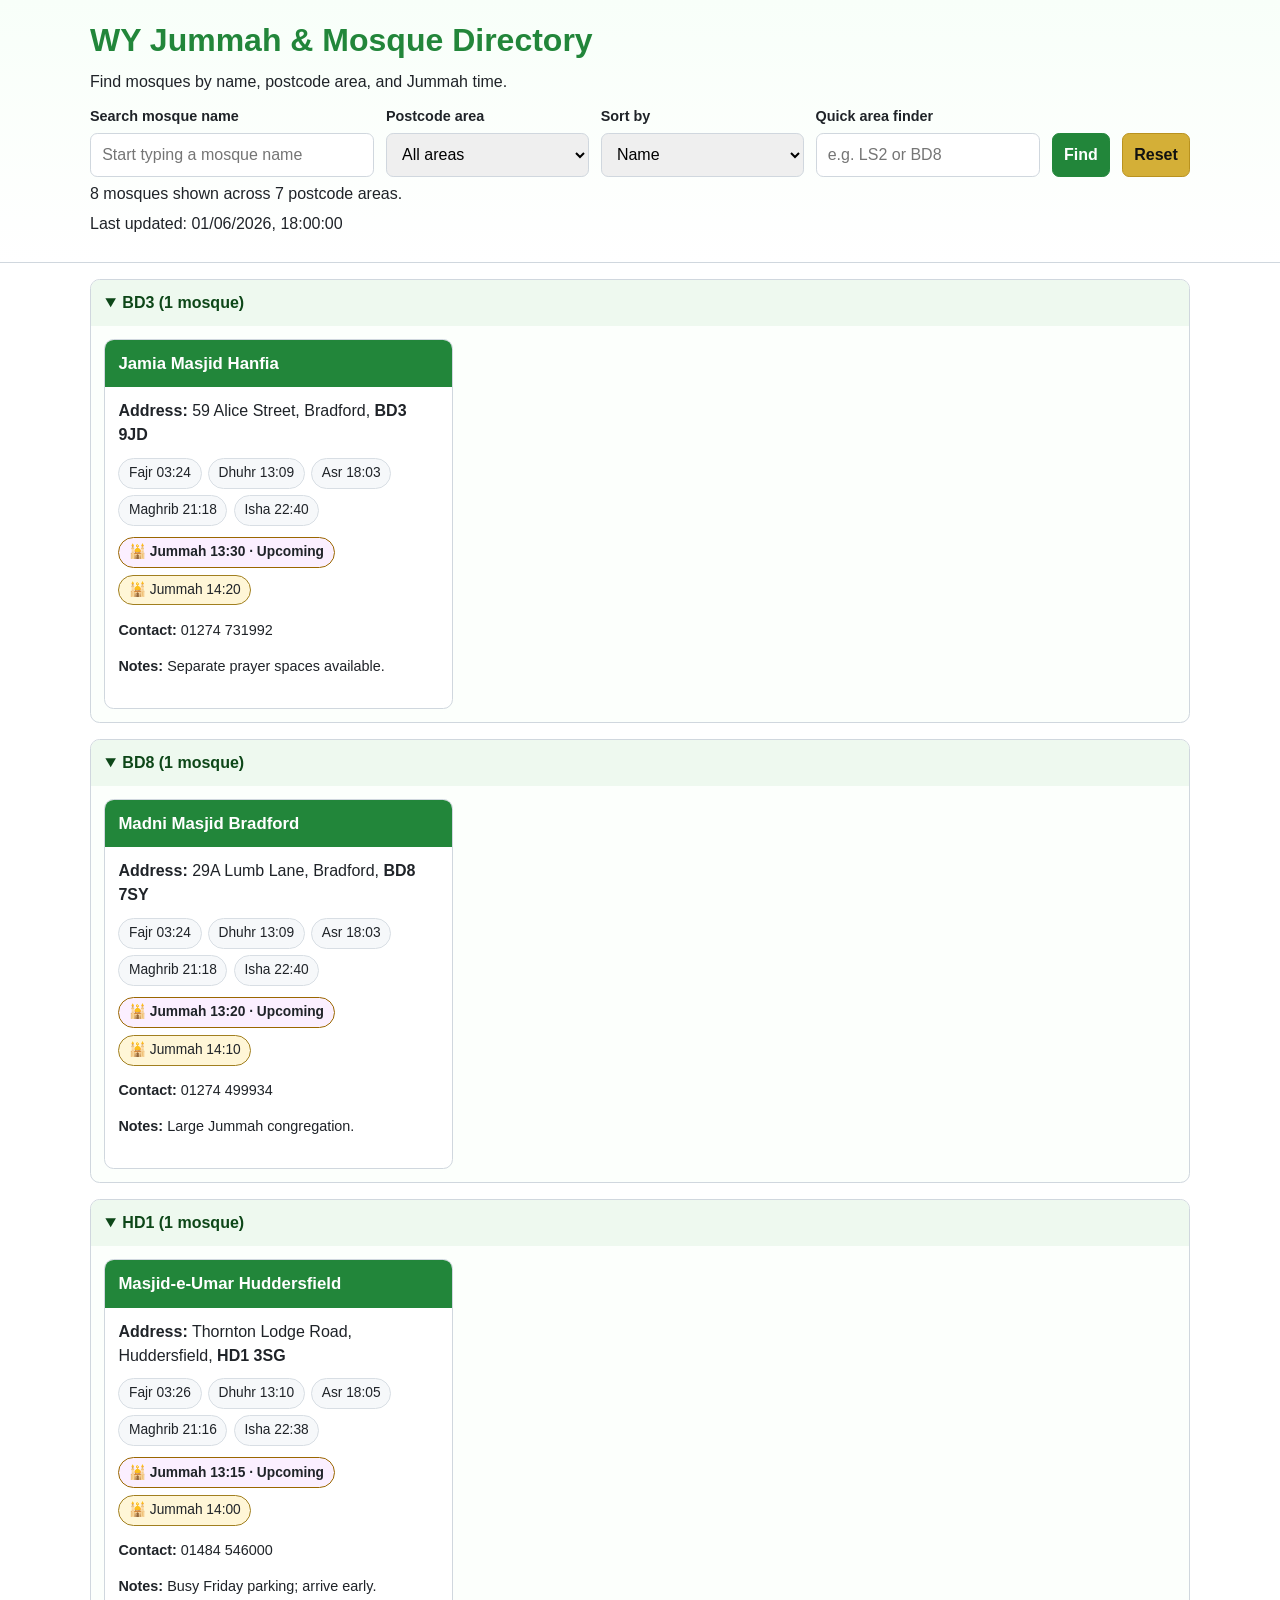
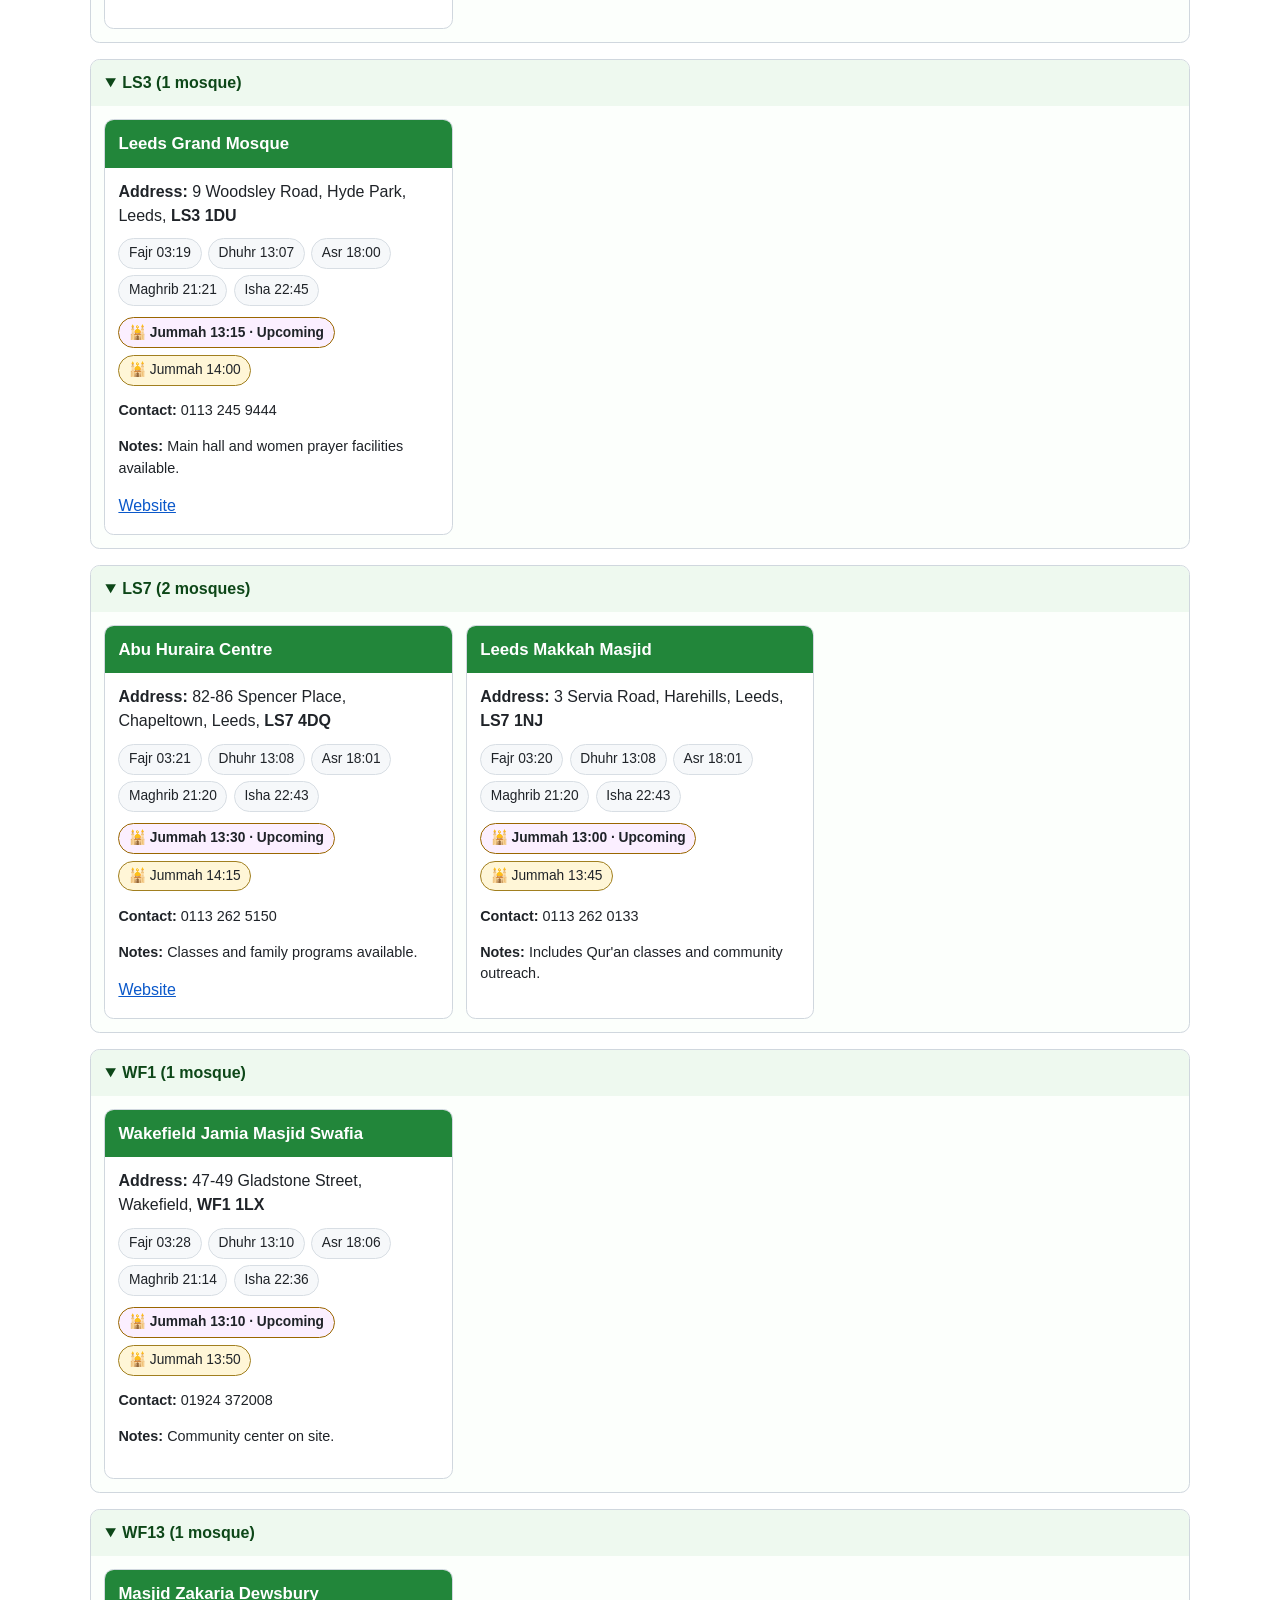
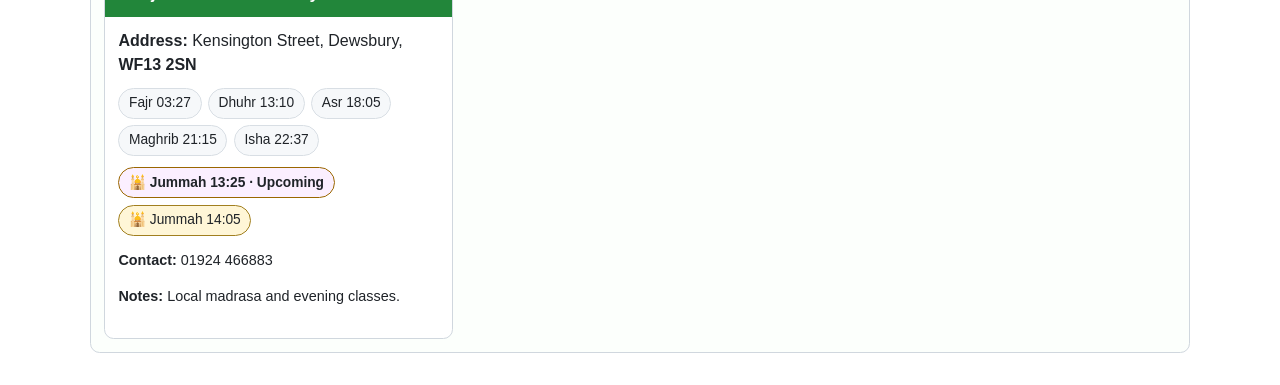
==== index.html @ e32e09e9 "Build responsive mosque directory frontend" ====
<!DOCTYPE html>
<html lang="en">
<head>
  <meta charset="UTF-8" />
  <meta name="viewport" content="width=device-width, initial-scale=1.0" />
  <title>WY Jummah & Mosque Directory</title>
  <link rel="stylesheet" href="styles.css" />
</head>
<body>
  <header class="site-header">
    <div class="wrap">
      <h1>WY Jummah & Mosque Directory</h1>
      <p class="subtitle">Find mosques by name, postcode area, and Jummah time.</p>
      <div class="toolbar" role="search" aria-label="Mosque search and filters">
        <label>
          <span>Search mosque name</span>
          <input id="searchInput" type="search" placeholder="Start typing a mosque name" autocomplete="off" />
        </label>
        <label>
          <span>Postcode area</span>
          <select id="postcodeFilter">
            <option value="">All areas</option>
          </select>
        </label>
        <label>
          <span>Sort by</span>
          <select id="sortFilter">
            <option value="name">Name</option>
            <option value="time">Jummah time</option>
            <option value="postcode">Postcode</option>
          </select>
        </label>
        <label>
          <span>Quick area finder</span>
          <input id="quickFinder" type="text" placeholder="e.g. LS2 or BD8" maxlength="6" />
        </label>
        <button id="findBtn" type="button">Find</button>
        <button id="resetBtn" class="secondary" type="button">Reset</button>
      </div>
      <p id="resultMeta" class="meta" aria-live="polite"></p>
      <p id="lastUpdated" class="meta"></p>
    </div>
  </header>

  <main class="wrap" id="directory" aria-label="Mosque listing"></main>

  <script src="app.js" defer></script>
</body>
</html>
---- styles.css ----
:root {
  --primary: #22863a;
  --secondary: #fffacd;
  --bg: #ffffff;
  --text: #1f2328;
  --accent: #d4af37;
  --border: #d0d7de;
}

* { box-sizing: border-box; }

body {
  margin: 0;
  font-family: Arial, Helvetica, sans-serif;
  background: var(--bg);
  color: var(--text);
  line-height: 1.5;
}

.wrap {
  width: min(1100px, 94vw);
  margin: 0 auto;
}

.site-header {
  background: linear-gradient(180deg, #f8fff9 0%, #ffffff 100%);
  border-bottom: 1px solid var(--border);
  padding: 1rem 0 1.25rem;
}

h1 { margin: 0; color: var(--primary); font-size: clamp(1.4rem, 2.8vw, 2rem); }
.subtitle, .meta { margin: .35rem 0; }

.toolbar {
  display: grid;
  grid-template-columns: 1fr;
  gap: .75rem;
  margin-top: .8rem;
}

label { display: grid; gap: .3rem; font-weight: 700; }
label span { font-size: .9rem; }

input, select, button {
  min-height: 44px;
  border: 1px solid var(--border);
  border-radius: .45rem;
  padding: .6rem .7rem;
  font-size: 1rem;
}

button {
  background: var(--primary);
  color: #fff;
  border-color: var(--primary);
  cursor: pointer;
  font-weight: 700;
}

button.secondary {
  background: var(--accent);
  color: #111;
  border-color: #b9921f;
}

button:focus-visible,
input:focus-visible,
select:focus-visible,
summary:focus-visible {
  outline: 3px solid #0a7a2b;
  outline-offset: 1px;
}

#directory {
  padding: 1rem 0 2rem;
  display: grid;
  gap: 1rem;
}

.postcode-group {
  border: 1px solid var(--border);
  border-radius: .6rem;
  overflow: clip;
  background: #fcfffc;
}

.postcode-group summary {
  cursor: pointer;
  background: #eef9ef;
  color: #0d4718;
  padding: .7rem .9rem;
  font-weight: 700;
}

.mosque-grid {
  display: grid;
  grid-template-columns: 1fr;
  gap: .8rem;
  padding: .8rem;
}

.mosque-card {
  border: 1px solid var(--border);
  border-radius: .6rem;
  background: #fff;
  overflow: hidden;
  transition: transform .12s ease, background-color .12s ease;
}

.mosque-card:hover,
.mosque-card:focus-within {
  background: var(--secondary);
  transform: translateY(-1px);
}

.mosque-head {
  background: var(--primary);
  color: #fff;
  padding: .7rem .85rem;
}

.mosque-head h3 {
  margin: 0;
  font-size: 1.05rem;
}

.mosque-body {
  padding: .75rem .85rem 1rem;
}

.address { margin: 0 0 .65rem; }

.prayer-list,
.jummah-list {
  display: flex;
  flex-wrap: wrap;
  gap: .4rem;
  margin: .45rem 0 .7rem;
}

.badge {
  display: inline-flex;
  align-items: center;
  gap: .25rem;
  border-radius: 999px;
  border: 1px solid #d8dee4;
  padding: .26rem .6rem;
  font-size: .86rem;
  background: #f6f8fa;
}

.badge-friday {
  border-color: #a17f1f;
  background: #fff6d7;
}

.badge-upcoming {
  border-color: #9a6700;
  background: #fbefff;
  font-weight: 700;
}

.small { font-size: .9rem; }

.links {
  display: flex;
  flex-wrap: wrap;
  gap: .65rem;
}

a { color: #0a58ca; }

@media (min-width: 700px) {
  .toolbar {
    grid-template-columns: repeat(3, minmax(0, 1fr));
    align-items: end;
  }

  #findBtn, #resetBtn { align-self: end; }

  .mosque-grid {
    grid-template-columns: repeat(2, minmax(0, 1fr));
  }
}

@media (min-width: 980px) {
  .toolbar {
    grid-template-columns: 1.4fr 1fr 1fr 1fr auto auto;
  }

  .mosque-grid {
    grid-template-columns: repeat(3, minmax(0, 1fr));
  }
}

@media print {
  .toolbar, #lastUpdated { display: none; }
  .mosque-card, .postcode-group { break-inside: avoid; }
}
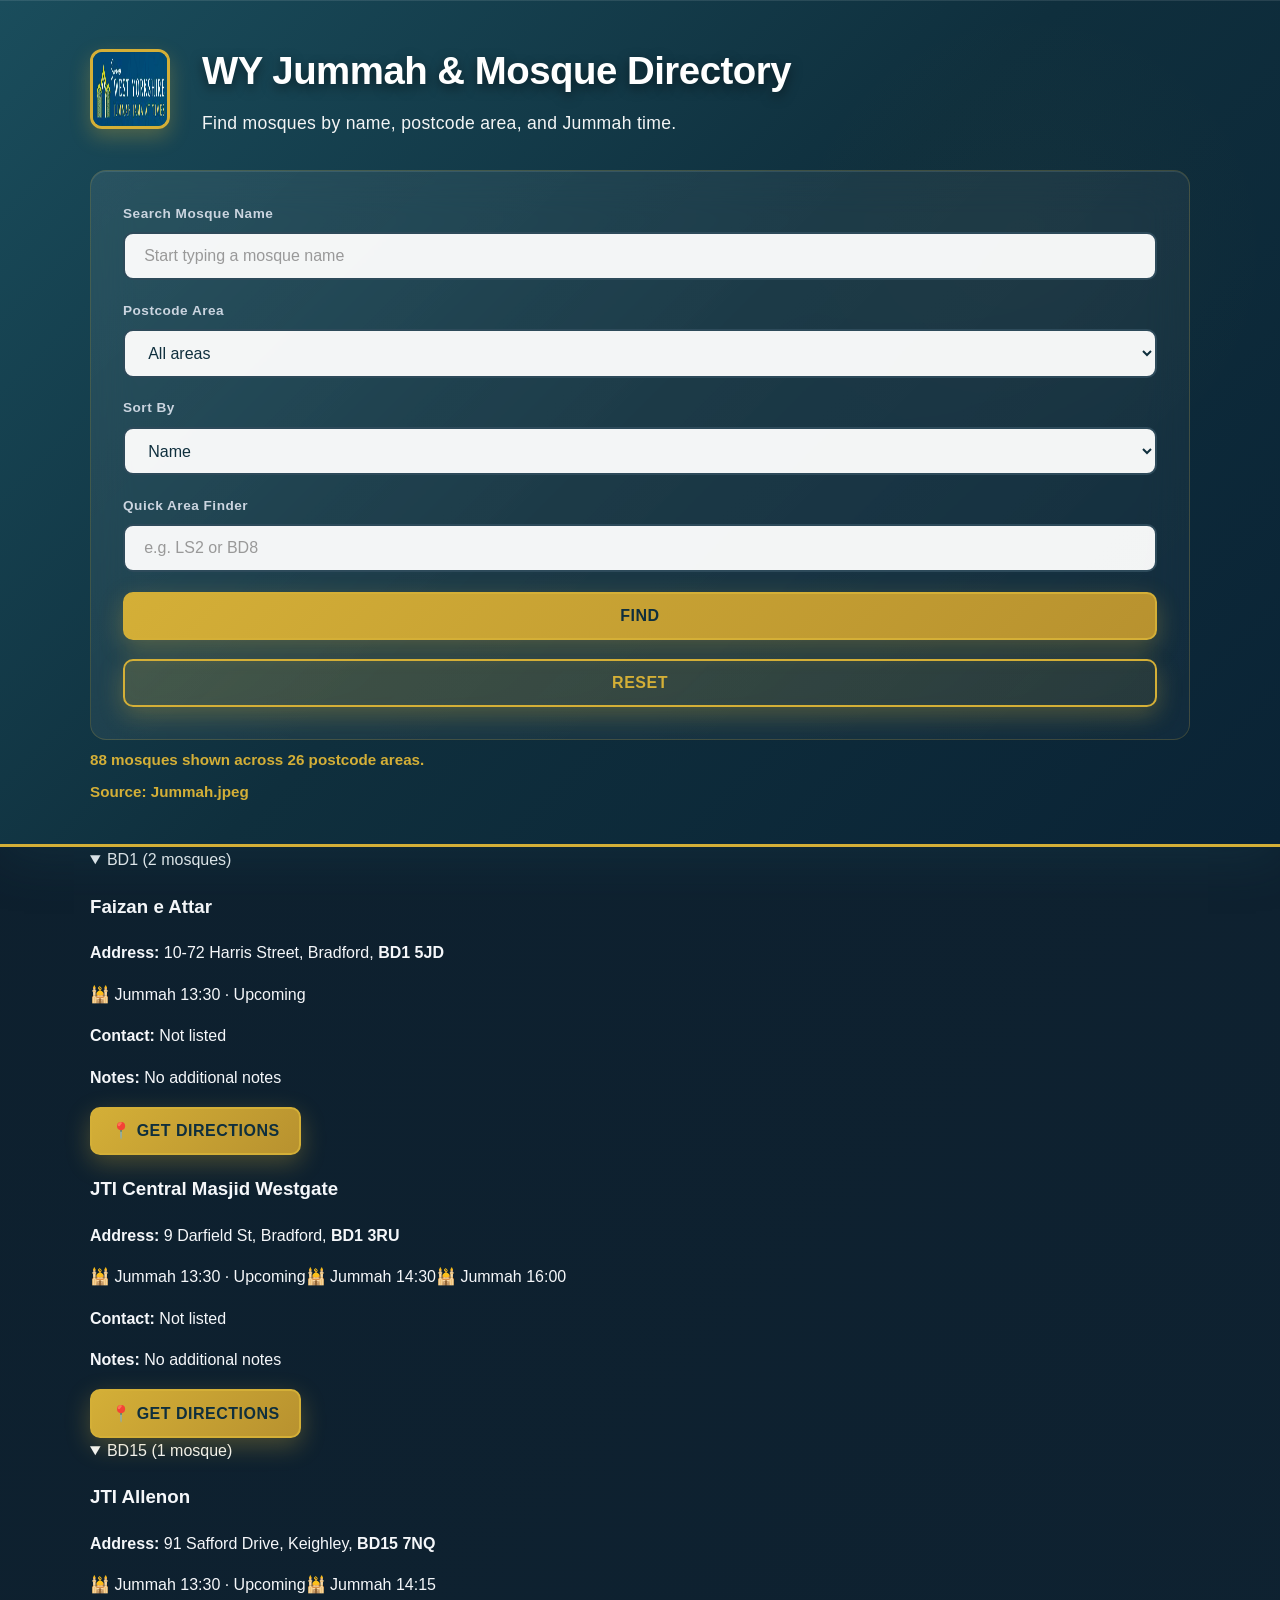
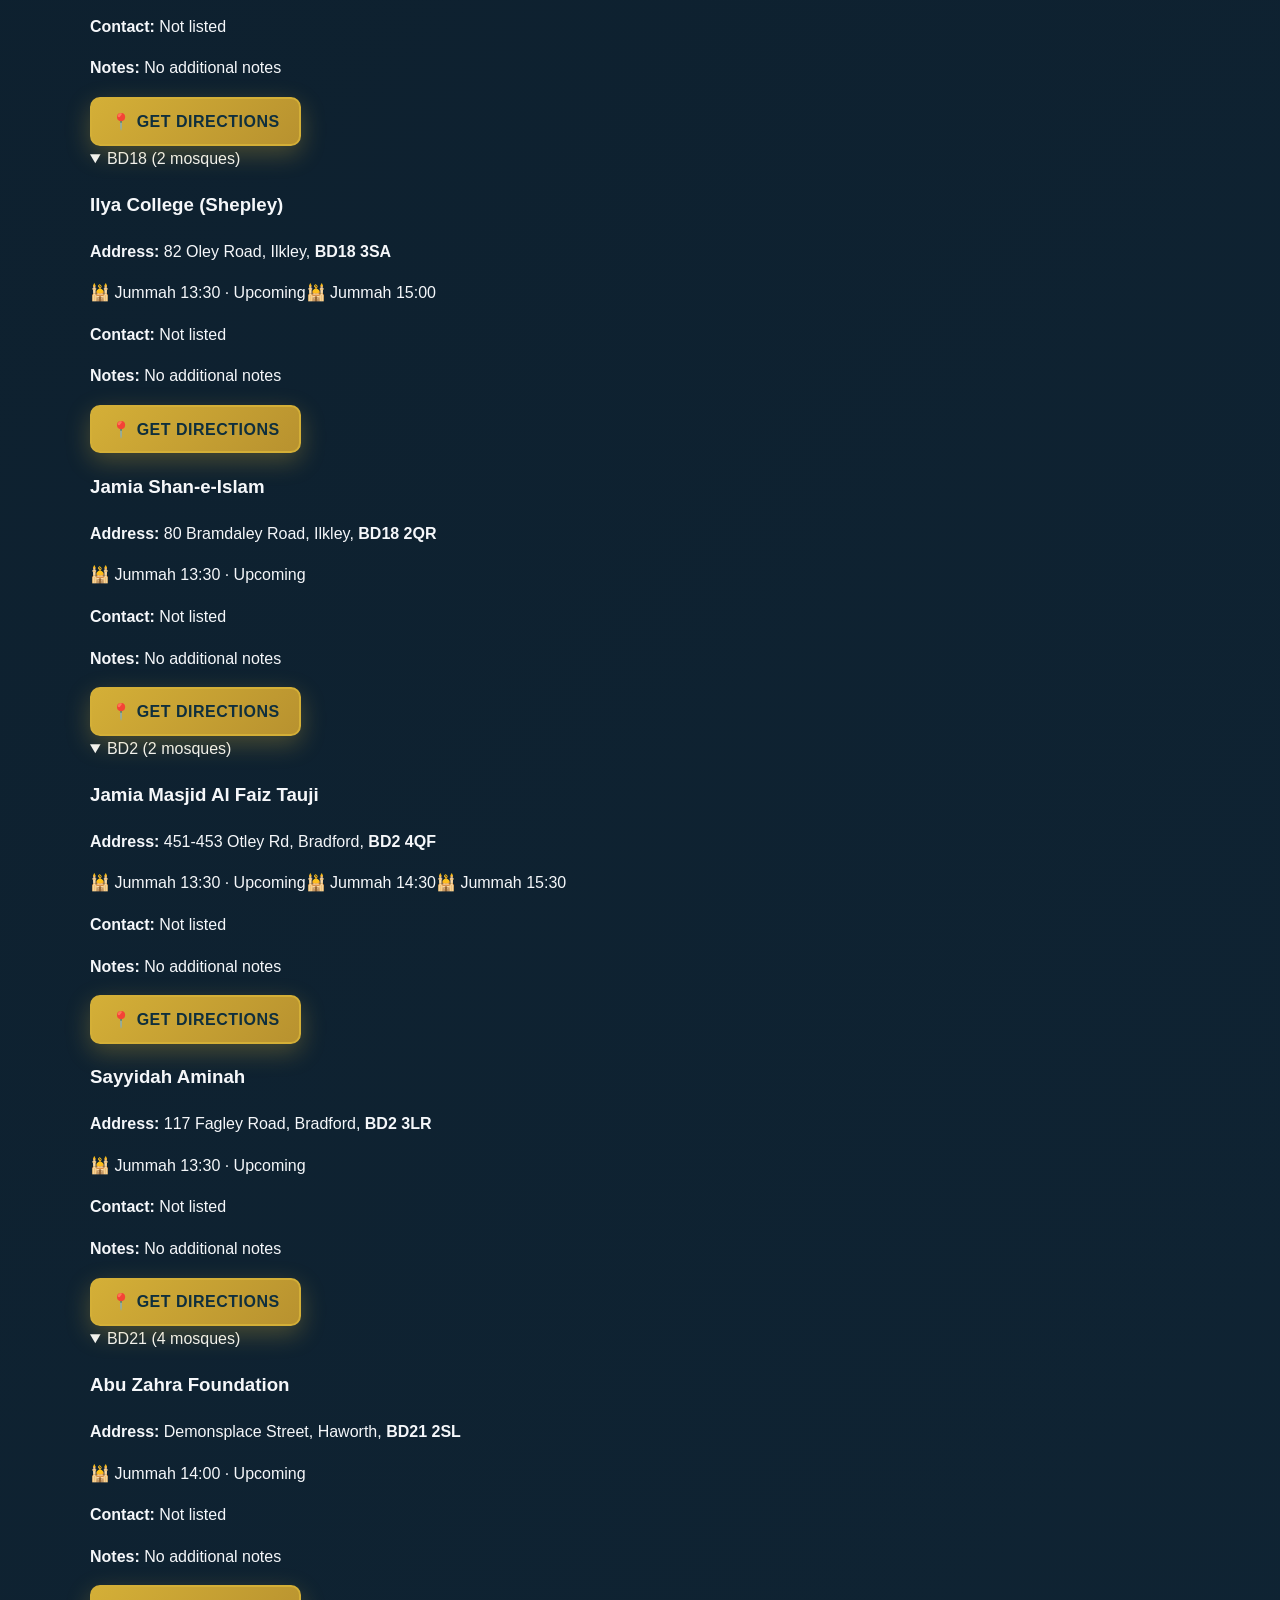
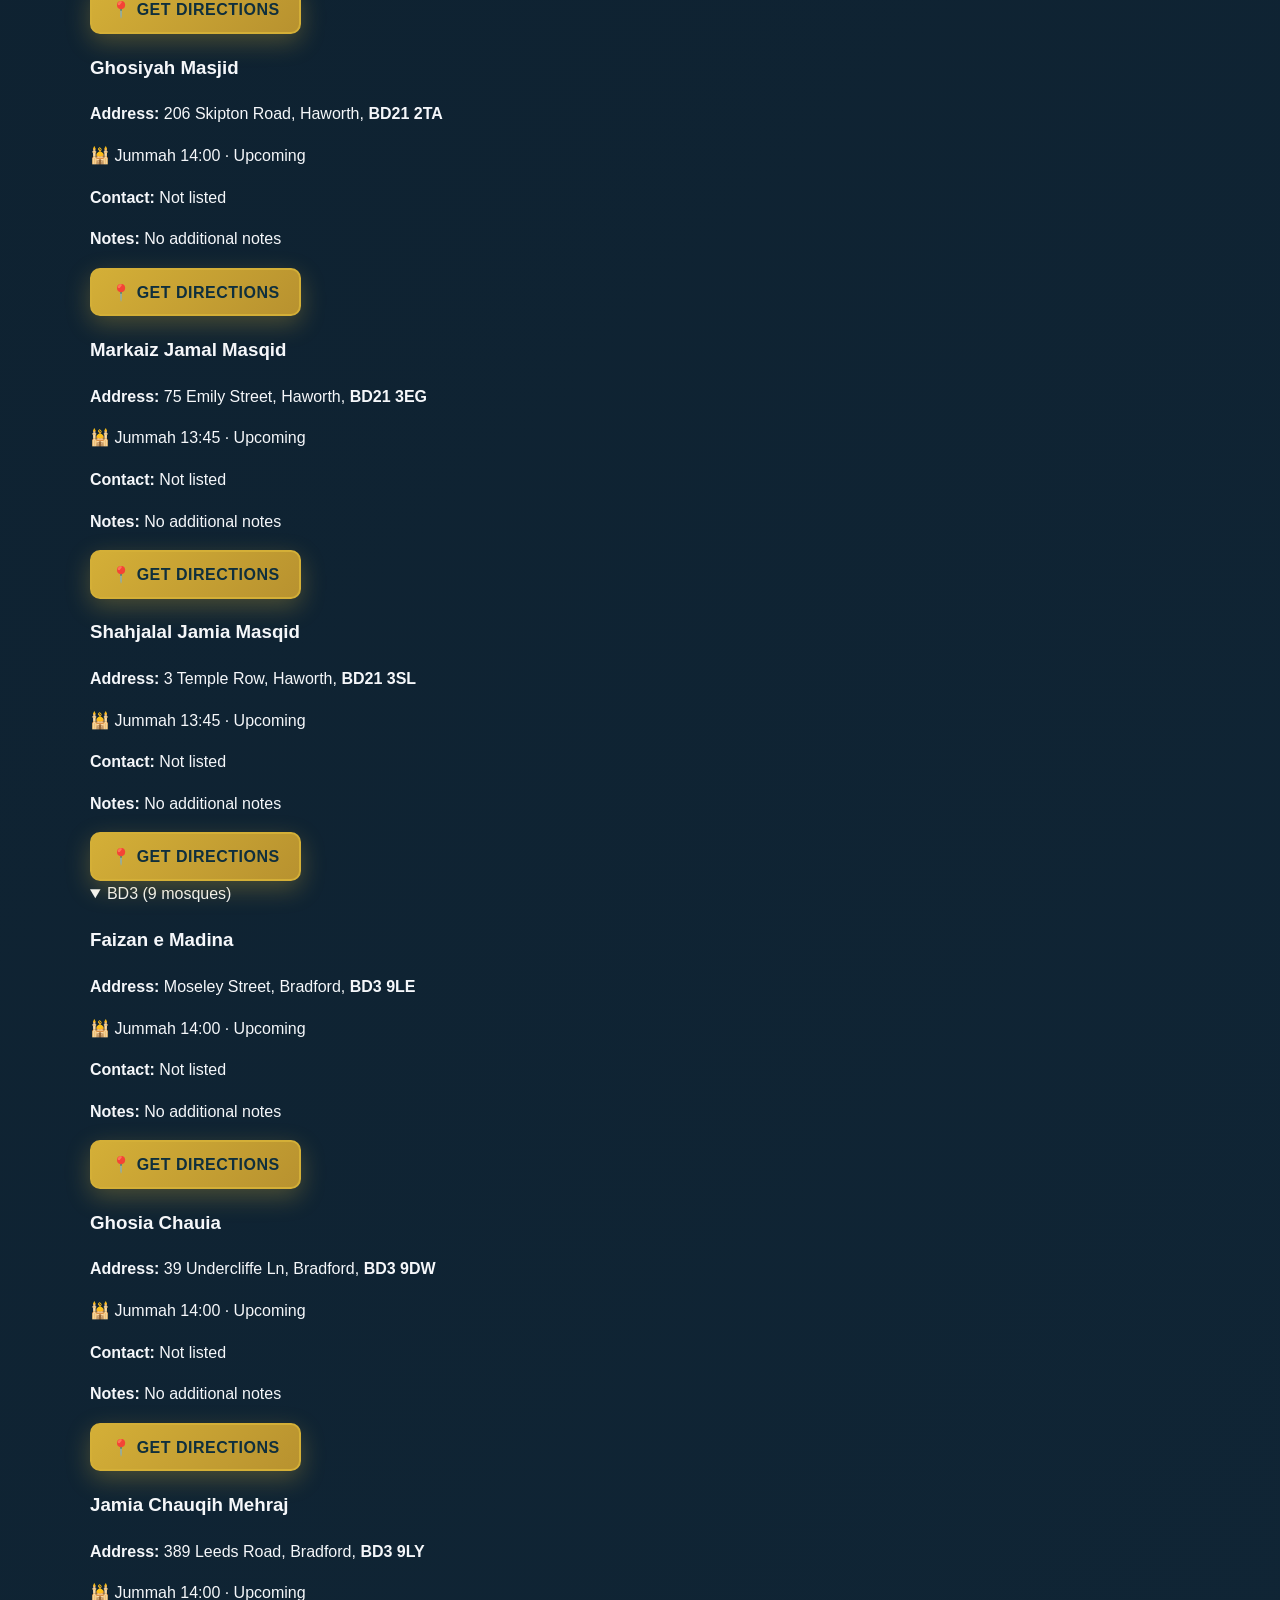
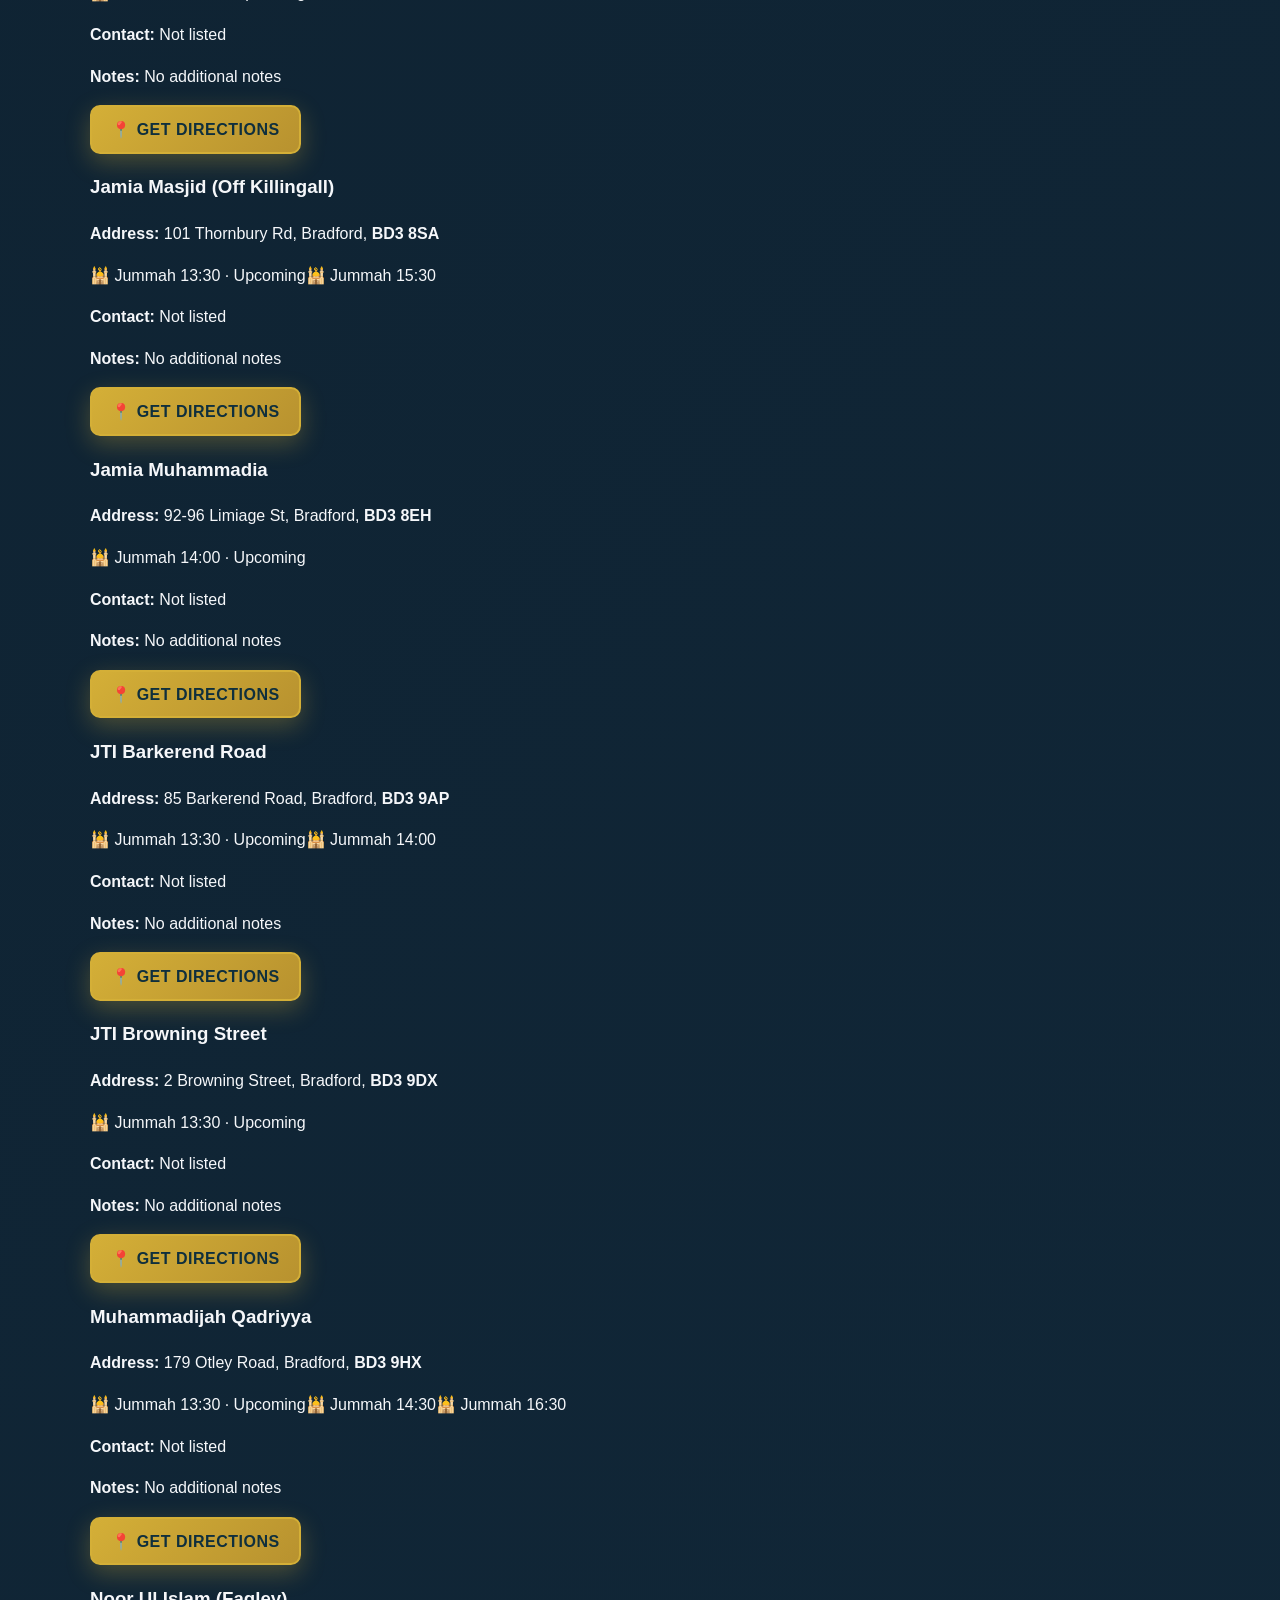
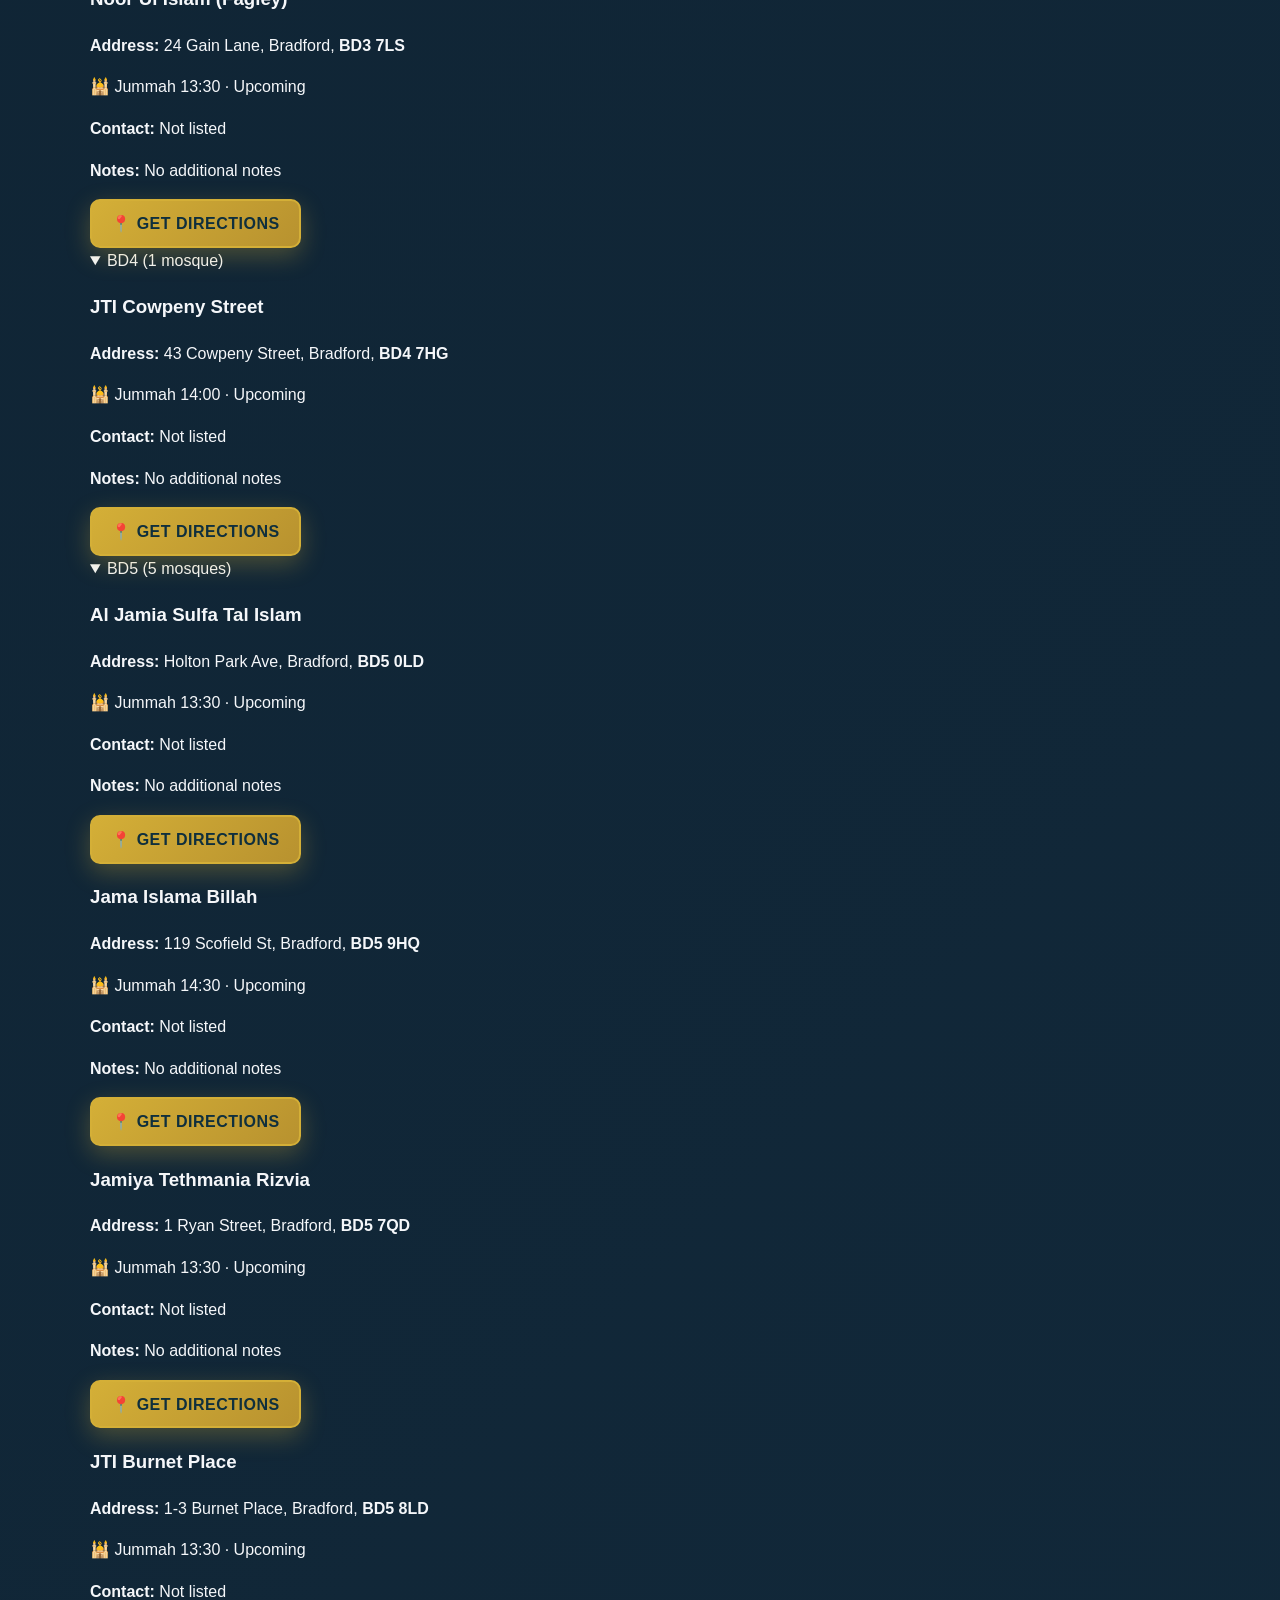
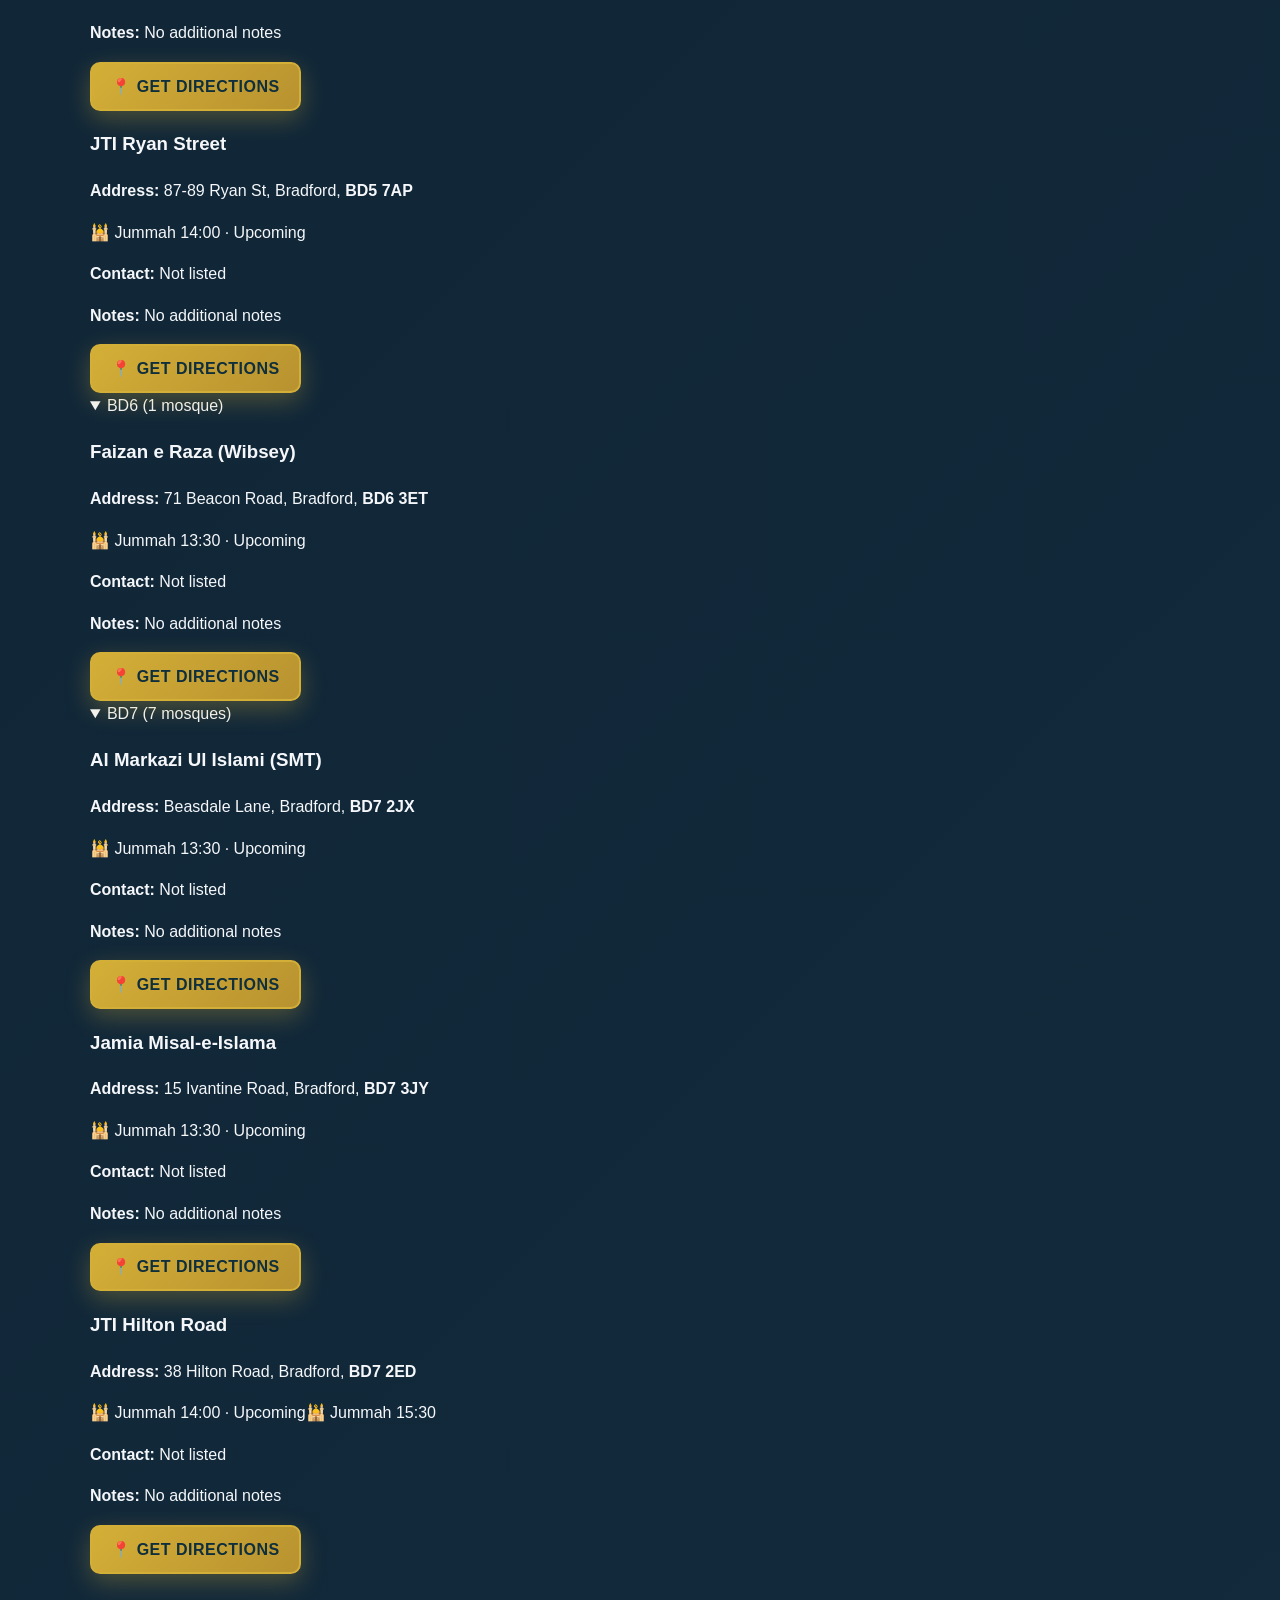
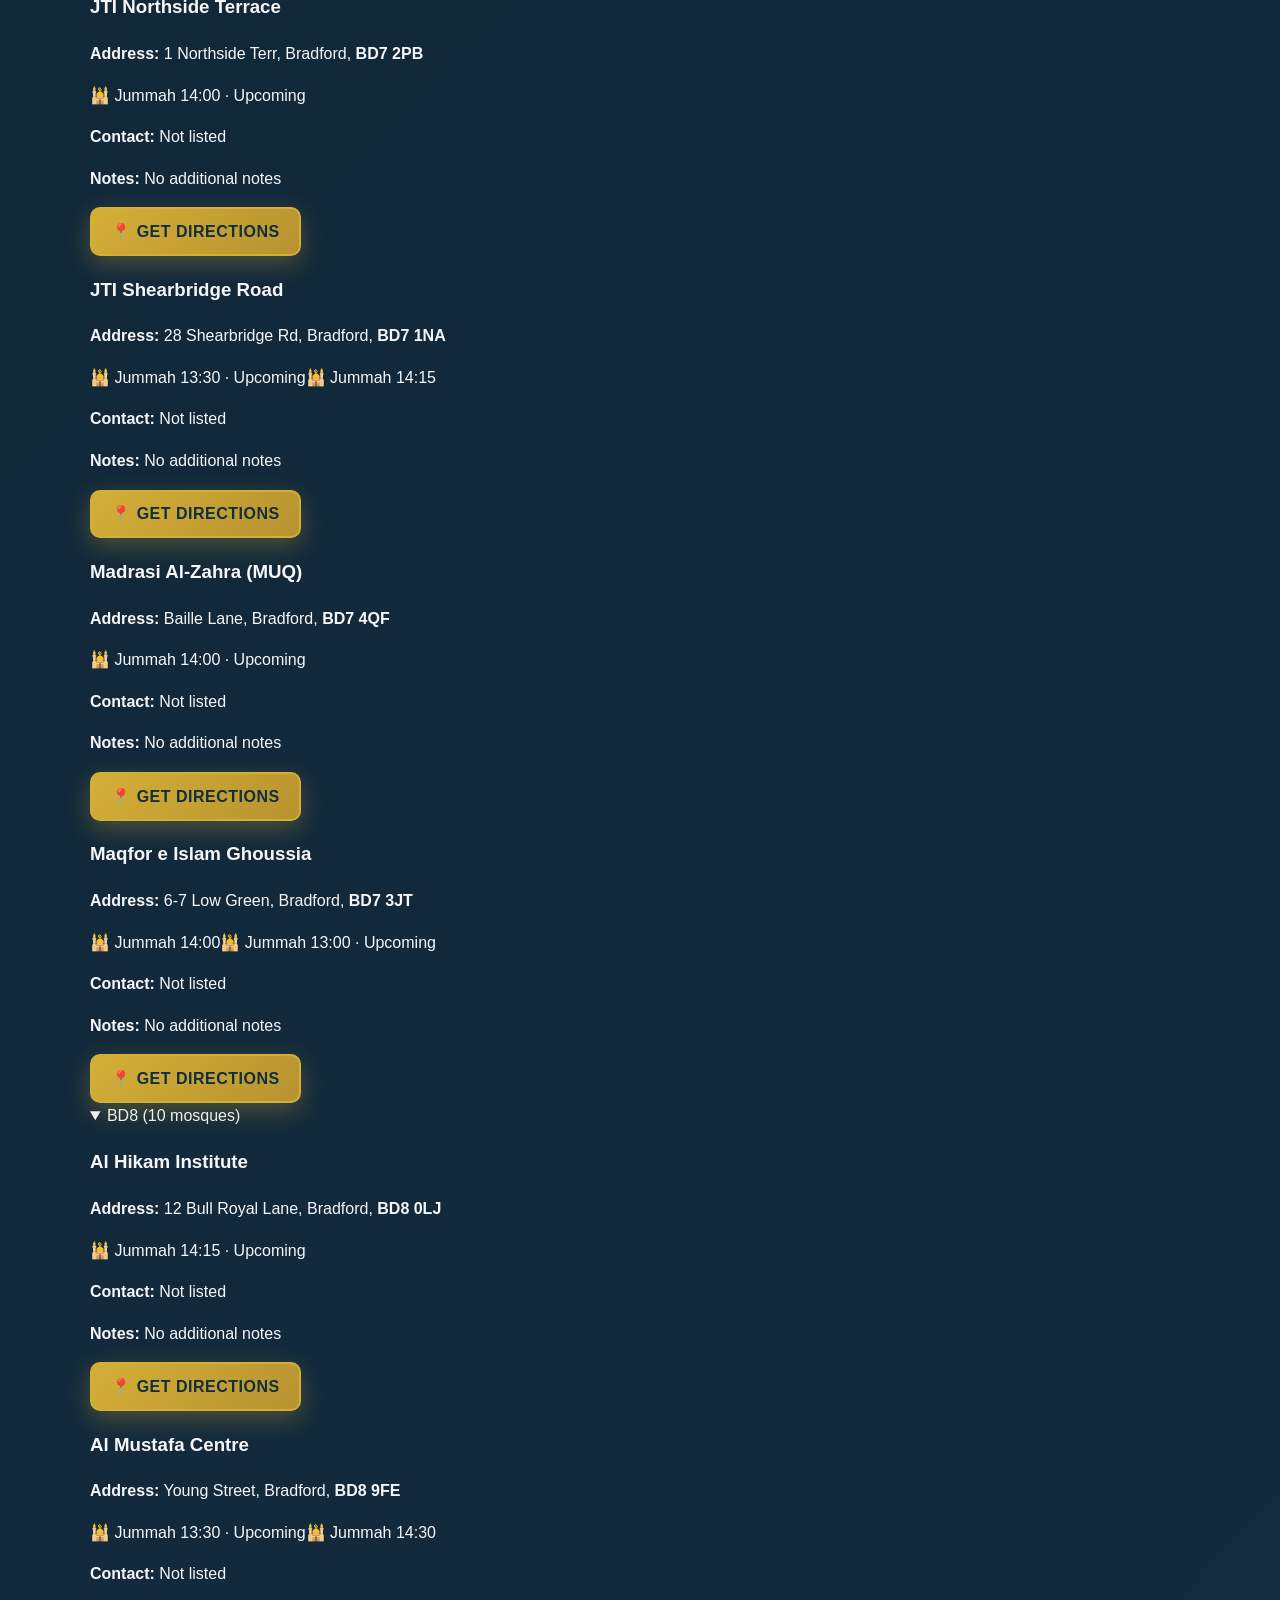
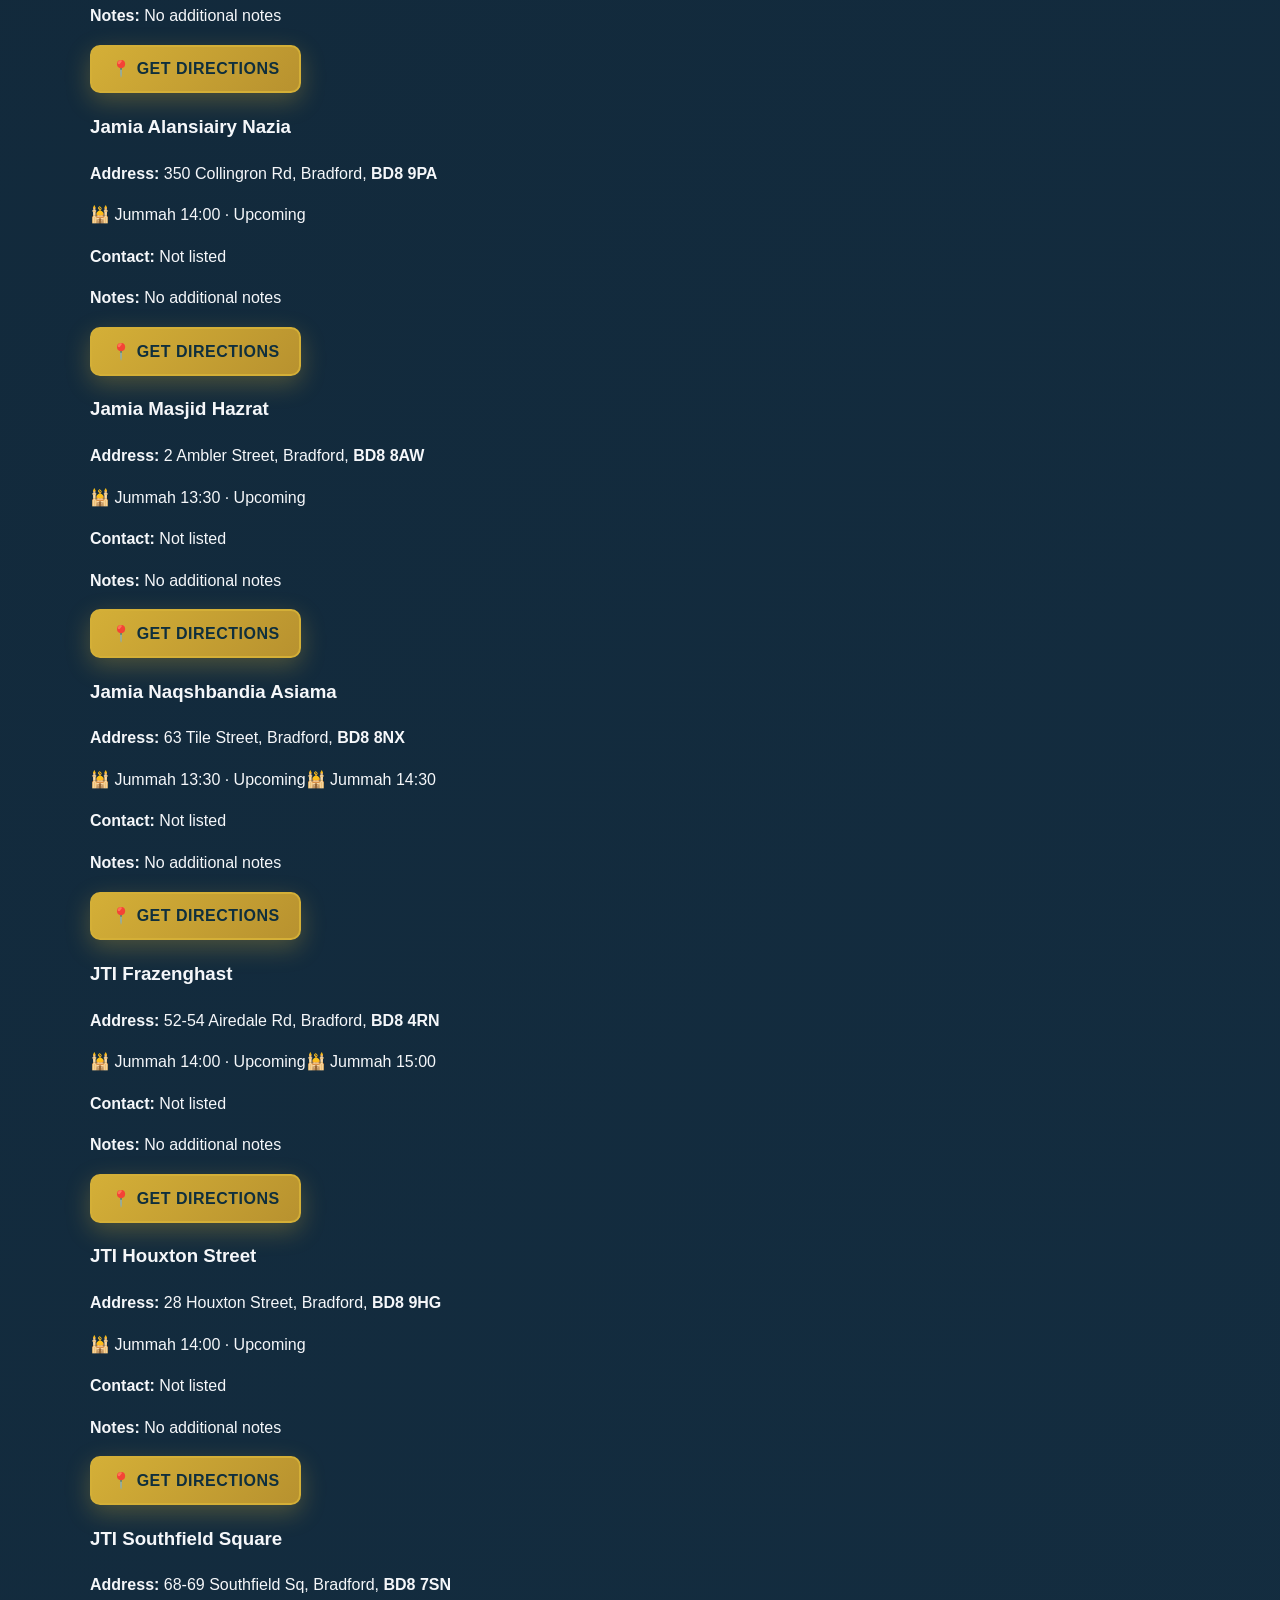
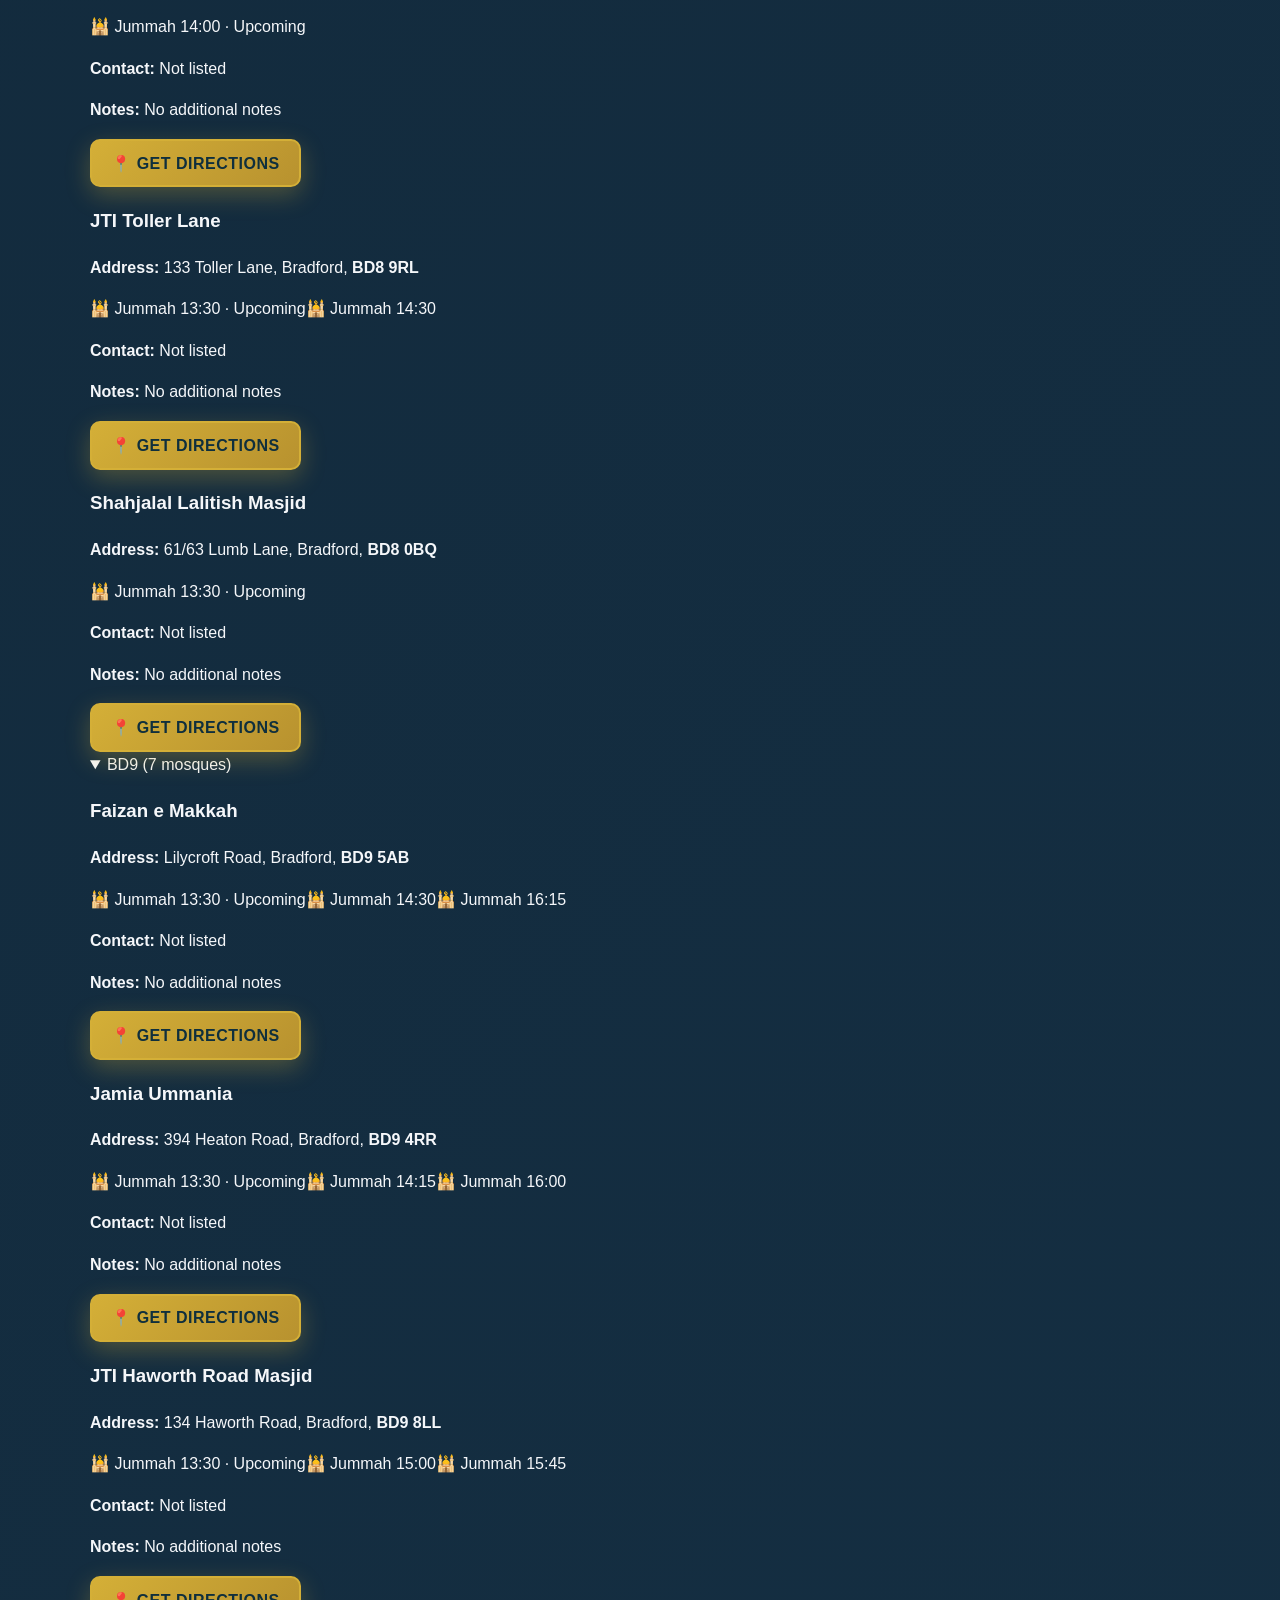
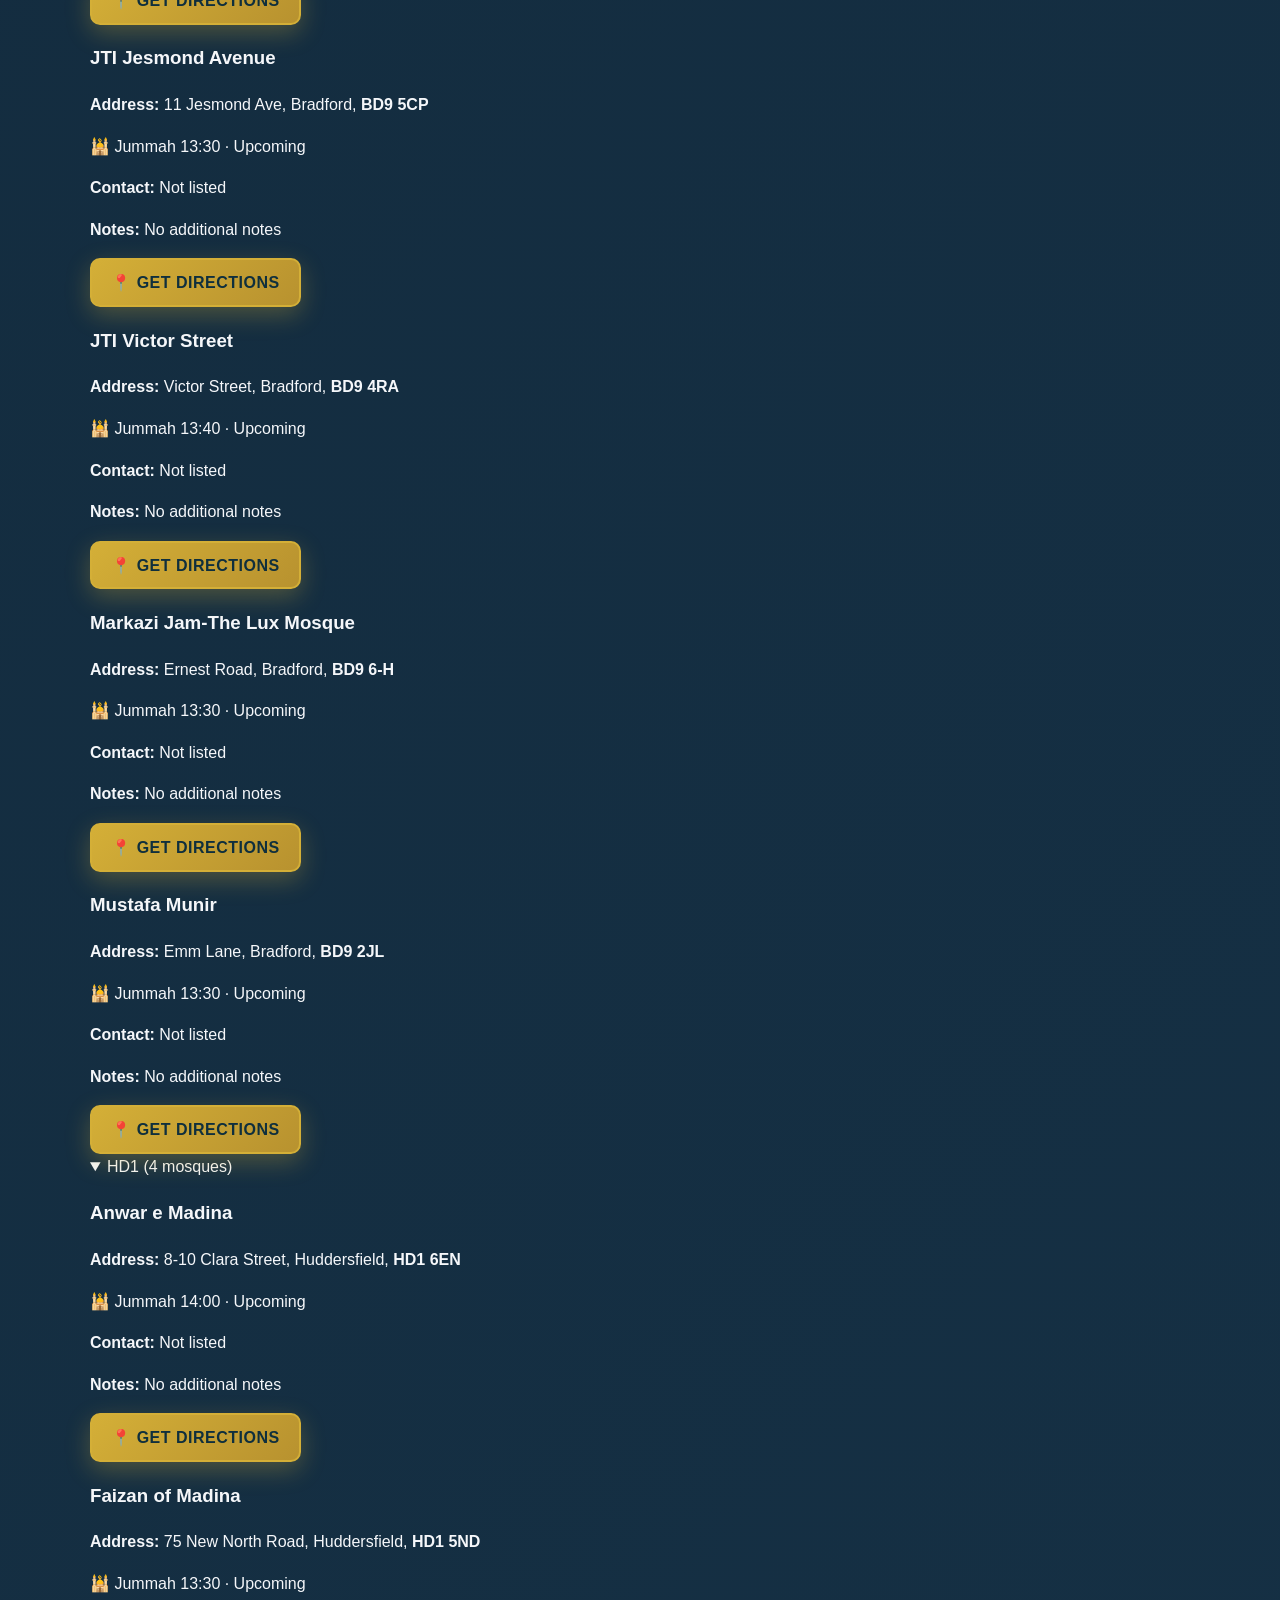
==== commit ff63bdf8: "Layout of the website with names, address, timings added" ====
--- a/index.html
+++ b/index.html
@@ -9,8 +9,15 @@
 <body>
   <header class="site-header">
     <div class="wrap">
-      <h1>WY Jummah & Mosque Directory</h1>
-      <p class="subtitle">Find mosques by name, postcode area, and Jummah time.</p>
+      <div class="header-content">
+        <div class="logo-section">
+          <img src="images/Logo.png" alt="WY Jummah Jamaat Logo" class="logo">
+        </div>
+        <div class="title-section">
+          <h1>WY Jummah & Mosque Directory</h1>
+          <p class="subtitle">Find mosques by name, postcode area, and Jummah time.</p>
+        </div>
+      </div>
       <div class="toolbar" role="search" aria-label="Mosque search and filters">
         <label>
           <span>Search mosque name</span>
@@ -44,6 +51,31 @@
 
   <main class="wrap" id="directory" aria-label="Mosque listing"></main>
 
+  <section class="wrap social-section" aria-label="Follow our WhatsApp channels">
+    <h2>📱 Connect With Us</h2>
+    <p>Stay updated with the latest Jummah times, prayer schedules, and Islamic gatherings in West Yorkshire</p>
+    
+    <div class="social-channels">
+      <a href="https://whatsapp.com/channel/0029VaCjolbKmCPI6qJmWh0Z" target="_blank" rel="noopener noreferrer" class="social-channel">
+        <h3>🕌 Jummah Times</h3>
+        <p>Weekly Jummah prayer timings for all West Yorkshire mosques</p>
+        <span class="social-link">Join Channel</span>
+      </a>
+
+      <a href="https://whatsapp.com/channel/0029VaywcUS11ulHTpTJZa2g" target="_blank" rel="noopener noreferrer" class="social-channel">
+        <h3>⏰ Prayer Times</h3>
+        <p>Daily prayer schedules and timings for the entire region</p>
+        <span class="social-link">Join Channel</span>
+      </a>
+
+      <a href="https://whatsapp.com/channel/0029VawpjLJAzNc3ejL3gB2q" target="_blank" rel="noopener noreferrer" class="social-channel">
+        <h3>🌙 Events & Gatherings</h3>
+        <p>Islamic events and community gatherings (Ahlus Sunna Wal Jammah)</p>
+        <span class="social-link">Join Channel</span>
+      </a>
+    </div>
+  </section>
+
   <script src="app.js" defer></script>
 </body>
 </html>
--- a/styles.css
+++ b/styles.css
@@ -1,20 +1,35 @@
 :root {
-  --primary: #22863a;
+  --primary: #1a4d5c;
+  --primary-dark: #0f2f3d;
+  --primary-light: #2d6a7a;
   --secondary: #fffacd;
-  --bg: #ffffff;
-  --text: #1f2328;
+  --bg: #0d1f2d;
+  --bg-light: #1a3a52;
+  --text: #f5f7fa;
+  --text-secondary: #cbd5e0;
   --accent: #d4af37;
-  --border: #d0d7de;
+  --accent-dark: #b8922f;
+  --border: #2d4a5a;
+  --shadow-sm: 0 2px 8px rgba(0, 0, 0, 0.3);
+  --shadow-md: 0 8px 24px rgba(212, 175, 55, 0.15);
+  --shadow-lg: 0 12px 48px rgba(26, 77, 92, 0.25);
+  --glass: rgba(255, 255, 255, 0.05);
 }
 
 * { box-sizing: border-box; }
 
 body {
   margin: 0;
-  font-family: Arial, Helvetica, sans-serif;
-  background: var(--bg);
+  font-family: -apple-system, BlinkMacSystemFont, 'Segoe UI', 'Helvetica Neue', sans-serif;
+  background: linear-gradient(135deg, var(--bg) 0%, var(--bg-light) 100%);
   color: var(--text);
-  line-height: 1.5;
+  line-height: 1.6;
+  min-height: 100vh;
+}
+
+::selection {
+  background: var(--accent);
+  color: var(--primary-dark);
 }
 
 .wrap {
@@ -23,45 +38,185 @@
 }
 
 .site-header {
-  background: linear-gradient(180deg, #f8fff9 0%, #ffffff 100%);
-  border-bottom: 1px solid var(--border);
-  padding: 1rem 0 1.25rem;
-}
-
-h1 { margin: 0; color: var(--primary); font-size: clamp(1.4rem, 2.8vw, 2rem); }
-.subtitle, .meta { margin: .35rem 0; }
+  background: linear-gradient(135deg, var(--primary) 0%, var(--primary-dark) 50%, #0a2335 100%);
+  position: relative;
+  overflow: hidden;
+  padding: 2.5rem 0;
+  border-bottom: 3px solid var(--accent);
+  box-shadow: var(--shadow-lg), inset 0 1px 0 rgba(255, 255, 255, 0.1);
+}
+
+.site-header::before {
+  content: '';
+  position: absolute;
+  top: 0;
+  right: 0;
+  width: 500px;
+  height: 500px;
+  background: radial-gradient(circle, rgba(212, 175, 55, 0.05) 0%, transparent 70%);
+  opacity: 0.5;
+  pointer-events: none;
+}
+
+.header-content {
+  display: grid;
+  grid-template-columns: auto 1fr;
+  gap: 2rem;
+  align-items: center;
+  position: relative;
+  z-index: 1;
+}
+
+.logo-section {
+  display: flex;
+  align-items: center;
+  justify-content: center;
+}
+
+.logo {
+  width: 80px;
+  height: 80px;
+  border-radius: 12px;
+  box-shadow: 0 8px 20px rgba(212, 175, 55, 0.3);
+  border: 3px solid var(--accent);
+  transition: transform 0.3s ease;
+}
+
+.logo:hover {
+  transform: scale(1.05) rotateY(5deg);
+}
+
+h1 {
+  margin: 0;
+  color: #fff;
+  font-size: clamp(1.8rem, 3.5vw, 2.4rem);
+  font-weight: 800;
+  letter-spacing: -0.5px;
+  text-shadow: 0 4px 12px rgba(0, 0, 0, 0.5);
+}
+
+.subtitle {
+  margin: 0.5rem 0 0;
+  color: rgba(255, 255, 255, 0.95);
+  font-size: 1.1rem;
+  font-weight: 500;
+  letter-spacing: 0.3px;
+}
+
+.meta {
+  margin: 0.5rem 0 0;
+  color: var(--accent);
+  font-size: 0.95rem;
+  font-weight: 600;
+}
 
 .toolbar {
   display: grid;
   grid-template-columns: 1fr;
-  gap: .75rem;
-  margin-top: .8rem;
-}
-
-label { display: grid; gap: .3rem; font-weight: 700; }
-label span { font-size: .9rem; }
+  gap: 1.2rem;
+  margin-top: 2rem;
+  background: linear-gradient(135deg, rgba(255, 255, 255, 0.08) 0%, rgba(255, 255, 255, 0.03) 100%);
+  padding: 2rem;
+  border-radius: 16px;
+  border: 1px solid rgba(212, 175, 55, 0.2);
+  backdrop-filter: blur(20px);
+  box-shadow: inset 0 1px 0 rgba(255, 255, 255, 0.1);
+}
+
+label {
+  display: grid;
+  gap: 0.5rem;
+  font-weight: 600;
+  font-size: 0.95rem;
+  color: var(--text);
+  text-transform: uppercase;
+  letter-spacing: 0.5px;
+}
+
+label span {
+  font-size: 0.85rem;
+  color: var(--text-secondary);
+  text-transform: capitalize;
+}
 
 input, select, button {
-  min-height: 44px;
-  border: 1px solid var(--border);
-  border-radius: .45rem;
-  padding: .6rem .7rem;
+  min-height: 48px;
+  border: 2px solid var(--border);
+  border-radius: 10px;
+  padding: 0.8rem 1.2rem;
   font-size: 1rem;
+  font-family: inherit;
+  transition: all 0.3s cubic-bezier(0.4, 0, 0.2, 1);
+}
+
+input, select {
+  background: rgba(255, 255, 255, 0.95);
+  color: var(--primary-dark);
+}
+
+input::placeholder {
+  color: #999;
+}
+
+input:focus, select:focus {
+  background: #fff;
+  border-color: var(--accent);
+  box-shadow: 0 0 0 3px rgba(212, 175, 55, 0.2);
+  outline: none;
 }
 
 button {
-  background: var(--primary);
+  background: linear-gradient(135deg, var(--accent) 0%, var(--accent-dark) 100%);
+  color: var(--primary-dark);
+  border-color: var(--accent);
+  cursor: pointer;
+  font-weight: 700;
+  box-shadow: 0 8px 24px rgba(212, 175, 55, 0.3);
+  letter-spacing: 0.5px;
+  text-transform: uppercase;
+  position: relative;
+  overflow: hidden;
+}
+
+button::before {
+  content: '';
+  position: absolute;
+  top: 50%;
+  left: 50%;
+  width: 0;
+  height: 0;
+  border-radius: 50%;
+  background: rgba(255, 255, 255, 0.3);
+  transform: translate(-50%, -50%);
+  transition: width 0.6s, height 0.6s;
+}
+
+button:hover {
+  transform: translateY(-3px);
+  box-shadow: 0 12px 32px rgba(212, 175, 55, 0.4);
+}
+
+button:hover::before {
+  width: 300px;
+  height: 300px;
+}
+
+button.secondary {
+  background: linear-gradient(135deg, rgba(212, 175, 55, 0.2) 0%, rgba(212, 175, 55, 0.1) 100%);
+  color: var(--accent);
+  border-color: var(--accent);
+}
+
+button.secondary:hover {
+  background: linear-gradient(135deg, rgba(212, 175, 55, 0.3) 0%, rgba(212, 175, 55, 0.2) 100%);
   color: #fff;
-  border-color: var(--primary);
-  cursor: pointer;
-  font-weight: 700;
-}
-
-button.secondary {
-  background: var(--accent);
-  color: #111;
-  border-color: #b9921f;
-}
+}
+
+button:focus-visible,
+input:focus-visible,
+select:focus-visible,
+summary:focus-visible {
+  outline: none;
 
 button:focus-visible,
 input:focus-visible,
@@ -72,103 +227,292 @@
 }
 
 #directory {
-  padding: 1rem 0 2rem;
+  padding: 3rem 0;
   display: grid;
-  gap: 1rem;
+  gap: 2rem;
+}
+
+#resultMeta {
+  color: var(--accent);
+  font-weight: 600;
+  font-size: 1.05rem;
 }
 
 .postcode-group {
-  border: 1px solid var(--border);
-  border-radius: .6rem;
-  overflow: clip;
-  background: #fcfffc;
+  border: none;
+  border-radius: 16px;
+  overflow: hidden;
+  background: transparent;
+  box-shadow: var(--shadow-md);
+  transition: all 0.3s cubic-bezier(0.4, 0, 0.2, 1);
+  border: 2px solid rgba(212, 175, 55, 0.3);
+}
+
+.postcode-group[open] {
+  box-shadow: var(--shadow-lg);
+  border-color: var(--accent);
 }
 
 .postcode-group summary {
   cursor: pointer;
-  background: #eef9ef;
-  color: #0d4718;
-  padding: .7rem .9rem;
-  font-weight: 700;
+  background: linear-gradient(135deg, var(--primary) 0%, var(--primary-light) 100%);
+  color: var(--accent);
+  padding: 1.3rem 1.5rem;
+  font-weight: 700;
+  font-size: 1.15rem;
+  display: flex;
+  justify-content: space-between;
+  align-items: center;
+  user-select: none;
+  transition: all 0.3s ease;
+  border-bottom: 3px solid rgba(212, 175, 55, 0.3);
+  text-transform: uppercase;
+  letter-spacing: 1px;
+  position: relative;
+}
+
+.postcode-group summary:hover {
+  background: linear-gradient(135deg, var(--primary-light) 0%, #3a7f96 100%);
+  border-bottom-color: var(--accent);
+  padding-left: 1.7rem;
+}
+
+.postcode-group summary::before {
+  content: '✦';
+  margin-right: 0.8rem;
+  color: var(--accent);
+  font-size: 1.2rem;
+}
+
+.postcode-group summary::after {
+  content: '▼';
+  font-size: 0.9rem;
+  transition: transform 0.3s ease;
+  color: var(--accent);
+}
+
+.postcode-group[open] summary::after {
+  transform: rotate(180deg);
 }
 
 .mosque-grid {
   display: grid;
   grid-template-columns: 1fr;
-  gap: .8rem;
-  padding: .8rem;
+  gap: 1.3rem;
+  padding: 1.8rem;
+  background: linear-gradient(135deg, rgba(15, 47, 61, 0.6) 0%, rgba(26, 58, 82, 0.4) 100%);
+  border-top: 1px solid rgba(212, 175, 55, 0.2);
 }
 
 .mosque-card {
-  border: 1px solid var(--border);
-  border-radius: .6rem;
-  background: #fff;
+  border: none;
+  border-radius: 14px;
+  background: linear-gradient(135deg, rgba(26, 77, 92, 0.8) 0%, rgba(20, 60, 75, 0.9) 100%);
   overflow: hidden;
-  transition: transform .12s ease, background-color .12s ease;
+  transition: all 0.3s cubic-bezier(0.4, 0, 0.2, 1);
+  box-shadow: 0 4px 16px rgba(0, 0, 0, 0.4);
+  display: flex;
+  flex-direction: column;
+  height: 100%;
+  border: 1.5px solid rgba(212, 175, 55, 0.2);
+  position: relative;
+}
+
+.mosque-card::before {
+  content: '';
+  position: absolute;
+  top: 0;
+  left: 0;
+  right: 0;
+  height: 4px;
+  background: linear-gradient(90deg, var(--accent) 0%, rgba(212, 175, 55, 0.4) 100%);
 }
 
 .mosque-card:hover,
 .mosque-card:focus-within {
-  background: var(--secondary);
-  transform: translateY(-1px);
+  background: linear-gradient(135deg, rgba(45, 106, 122, 0.95) 0%, rgba(26, 77, 92, 1) 100%);
+  transform: translateY(-6px);
+  box-shadow: var(--shadow-lg);
+  border-color: var(--accent);
 }
 
 .mosque-head {
-  background: var(--primary);
-  color: #fff;
-  padding: .7rem .85rem;
+  background: linear-gradient(135deg, var(--accent) 0%, #c4a236 100%);
+  color: var(--primary-dark);
+  padding: 1.3rem 1.5rem;
+  border-bottom: 2px solid rgba(0, 0, 0, 0.2);
 }
 
 .mosque-head h3 {
   margin: 0;
-  font-size: 1.05rem;
+  font-size: 1.2rem;
+  font-weight: 800;
+  letter-spacing: -0.3px;
+  text-transform: capitalize;
 }
 
 .mosque-body {
-  padding: .75rem .85rem 1rem;
-}
-
-.address { margin: 0 0 .65rem; }
+  padding: 1.5rem;
+  flex-grow: 1;
+  display: flex;
+  flex-direction: column;
+  gap: 1rem;
+}
+
+.address {
+  margin: 0;
+  font-size: 0.95rem;
+  color: var(--text);
+  line-height: 1.6;
+  padding-bottom: 1rem;
+  border-bottom: 1px solid rgba(212, 175, 55, 0.2);
+}
+
+.address strong {
+  color: var(--accent);
+  font-weight: 700;
+}
 
 .prayer-list,
 .jummah-list {
   display: flex;
   flex-wrap: wrap;
-  gap: .4rem;
-  margin: .45rem 0 .7rem;
+  gap: 0.6rem;
+  margin: 0;
 }
 
 .badge {
   display: inline-flex;
   align-items: center;
-  gap: .25rem;
-  border-radius: 999px;
-  border: 1px solid #d8dee4;
-  padding: .26rem .6rem;
-  font-size: .86rem;
-  background: #f6f8fa;
+  gap: 0.3rem;
+  border-radius: 8px;
+  border: 1.5px solid;
+  padding: 0.5rem 0.9rem;
+  font-size: 0.85rem;
+  font-weight: 600;
+  white-space: nowrap;
+  background: linear-gradient(135deg, rgba(212, 175, 55, 0.15) 0%, rgba(212, 175, 55, 0.05) 100%);
+  border-color: rgba(212, 175, 55, 0.4);
+  color: var(--text);
+  transition: all 0.2s ease;
+}
+
+.badge:hover {
+  transform: scale(1.08);
+  background: linear-gradient(135deg, rgba(212, 175, 55, 0.25) 0%, rgba(212, 175, 55, 0.15) 100%);
+  border-color: var(--accent);
 }
 
 .badge-friday {
-  border-color: #a17f1f;
-  background: #fff6d7;
+  border-color: var(--accent);
+  background: linear-gradient(135deg, rgba(212, 175, 55, 0.3) 0%, rgba(212, 175, 55, 0.2) 100%);
+  font-weight: 700;
+  color: var(--accent);
 }
 
 .badge-upcoming {
-  border-color: #9a6700;
-  background: #fbefff;
-  font-weight: 700;
-}
-
-.small { font-size: .9rem; }
+  border-color: var(--accent);
+  background: linear-gradient(135deg, var(--accent) 0%, #c4a236 100%);
+  font-weight: 800;
+  color: var(--primary-dark);
+  animation: pulse 2s infinite;
+}
+
+@keyframes pulse {
+  0%, 100% { opacity: 1; }
+  50% { opacity: 0.8; }
+}
+
+.small {
+  font-size: 0.9rem;
+  color: var(--text-secondary);
+}
+
+.small strong {
+  color: var(--accent);
+}
 
 .links {
   display: flex;
   flex-wrap: wrap;
-  gap: .65rem;
-}
-
-a { color: #0a58ca; }
+  gap: 0.8rem;
+  margin-top: auto;
+  padding-top: 1rem;
+  border-top: 1px solid rgba(212, 175, 55, 0.2);
+}
+
+a {
+  color: var(--accent);
+  text-decoration: none;
+  font-weight: 700;
+  font-size: 0.95rem;
+  padding: 0.6rem 1rem;
+  border-radius: 8px;
+  transition: all 0.2s ease;
+  display: inline-flex;
+  align-items: center;
+  gap: 0.4rem;
+  background: rgba(212, 175, 55, 0.1);
+  border: 1px solid rgba(212, 175, 55, 0.3);
+  text-transform: uppercase;
+  letter-spacing: 0.3px;
+}
+
+a:hover {
+  background: linear-gradient(135deg, rgba(212, 175, 55, 0.25) 0%, rgba(212, 175, 55, 0.15) 100%);
+  border-color: var(--accent);
+  transform: translateX(3px);
+  box-shadow: 0 4px 12px rgba(212, 175, 55, 0.2);
+}
+
+.btn-directions {
+  background: linear-gradient(135deg, var(--accent) 0%, #c4a236 100%);
+  color: var(--primary-dark);
+  border: 2px solid var(--accent);
+  padding: 0.7rem 1.2rem;
+  border-radius: 8px;
+  font-weight: 700;
+  font-size: 0.95rem;
+  cursor: pointer;
+  transition: all 0.3s cubic-bezier(0.4, 0, 0.2, 1);
+  text-transform: uppercase;
+  letter-spacing: 0.3px;
+  display: inline-flex;
+  align-items: center;
+  gap: 0.5rem;
+  box-shadow: 0 4px 12px rgba(212, 175, 55, 0.3);
+  position: relative;
+  overflow: hidden;
+  min-height: auto;
+}
+
+.btn-directions::before {
+  content: '';
+  position: absolute;
+  top: 50%;
+  left: 50%;
+  width: 0;
+  height: 0;
+  border-radius: 50%;
+  background: rgba(255, 255, 255, 0.3);
+  transform: translate(-50%, -50%);
+  transition: width 0.6s, height 0.6s;
+}
+
+.btn-directions:hover {
+  transform: translateY(-2px);
+  box-shadow: 0 8px 20px rgba(212, 175, 55, 0.4);
+  background: linear-gradient(135deg, #e5c158 0%, var(--accent) 100%);
+}
+
+.btn-directions:hover::before {
+  width: 300px;
+  height: 300px;
+}
+
+.btn-directions:active {
+  transform: translateY(0);
+}
 
 @media (min-width: 700px) {
   .toolbar {
@@ -181,6 +525,9 @@
   .mosque-grid {
     grid-template-columns: repeat(2, minmax(0, 1fr));
   }
+
+  .header-content {
+    grid-template-columns: 90px 1fr;
 }
 
 @media (min-width: 980px) {
@@ -193,7 +540,115 @@
   }
 }
 
+.social-section {
+  margin-top: 4rem;
+  padding: 3rem 2rem;
+  background: linear-gradient(135deg, rgba(26, 77, 92, 0.6) 0%, rgba(15, 47, 61, 0.8) 100%);
+  border-radius: 16px;
+  border: 1.5px solid rgba(212, 175, 55, 0.3);
+  box-shadow: 0 8px 32px rgba(0, 0, 0, 0.3);
+  backdrop-filter: blur(10px);
+  text-align: center;
+}
+
+.social-section h2 {
+  margin: 0 0 0.5rem 0;
+  color: var(--accent);
+  font-size: clamp(1.5rem, 2.5vw, 1.8rem);
+  text-transform: uppercase;
+  letter-spacing: 1px;
+  font-weight: 800;
+}
+
+.social-section p {
+  margin: 0 0 2rem 0;
+  color: var(--text-secondary);
+  font-size: 0.95rem;
+  line-height: 1.6;
+}
+
+.social-channels {
+  display: grid;
+  grid-template-columns: 1fr;
+  gap: 1.2rem;
+  margin-top: 2rem;
+}
+
+.social-channel {
+  background: linear-gradient(135deg, rgba(255, 255, 255, 0.08) 0%, rgba(255, 255, 255, 0.03) 100%);
+  border: 1.5px solid rgba(212, 175, 55, 0.3);
+  border-radius: 12px;
+  padding: 1.5rem;
+  transition: all 0.3s cubic-bezier(0.4, 0, 0.2, 1);
+  text-decoration: none;
+  display: flex;
+  flex-direction: column;
+  gap: 0.8rem;
+  backdrop-filter: blur(10px);
+}
+
+.social-channel:hover {
+  background: linear-gradient(135deg, rgba(255, 255, 255, 0.12) 0%, rgba(255, 255, 255, 0.06) 100%);
+  border-color: var(--accent);
+  transform: translateY(-4px);
+  box-shadow: 0 12px 32px rgba(212, 175, 55, 0.2);
+}
+
+.social-channel h3 {
+  margin: 0;
+  color: var(--accent);
+  font-size: 1.1rem;
+  font-weight: 700;
+  text-transform: uppercase;
+  letter-spacing: 0.5px;
+}
+
+.social-channel p {
+  margin: 0;
+  color: var(--text-secondary);
+  font-size: 0.9rem;
+  line-height: 1.5;
+}
+
+.social-link {
+  background: linear-gradient(135deg, var(--accent) 0%, #c4a236 100%);
+  color: var(--primary-dark);
+  padding: 0.8rem 1.5rem;
+  border-radius: 8px;
+  text-decoration: none;
+  font-weight: 700;
+  display: inline-flex;
+  align-items: center;
+  gap: 0.6rem;
+  transition: all 0.3s ease;
+  border: 2px solid var(--accent);
+  text-transform: uppercase;
+  letter-spacing: 0.5px;
+  font-size: 0.85rem;
+  box-shadow: 0 4px 12px rgba(212, 175, 55, 0.3);
+}
+
+.social-link:hover {
+  transform: translateY(-2px);
+  box-shadow: 0 8px 20px rgba(212, 175, 55, 0.4);
+  background: linear-gradient(135deg, #e5c158 0%, var(--accent) 100%);
+}
+
+@media (min-width: 700px) {
+  .social-channels {
+    grid-template-columns: repeat(2, 1fr);
+    gap: 1.5rem;
+  }
+}
+
+@media (min-width: 980px) {
+  .social-channels {
+    grid-template-columns: repeat(3, 1fr);
+    gap: 1.8rem;
+  }
+}
+
 @media print {
-  .toolbar, #lastUpdated { display: none; }
+  .toolbar, #lastUpdated, .social-section { display: none; }
   .mosque-card, .postcode-group { break-inside: avoid; }
 }
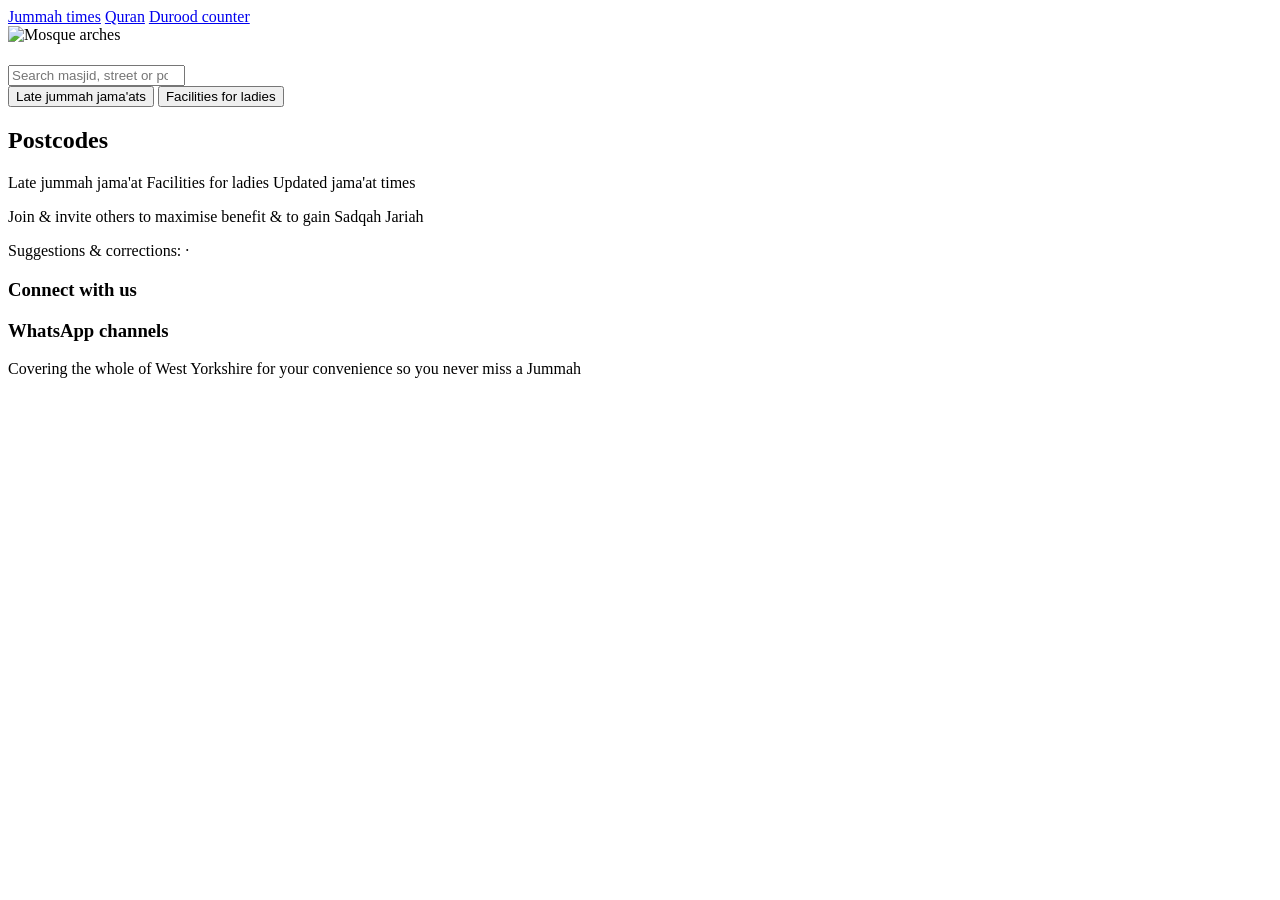
==== commit 7bdc0c3d: "Update index.html for improved structure and content" ====
--- a/index.html
+++ b/index.html
@@ -1,81 +1,80 @@
 <!DOCTYPE html>
 <html lang="en">
 <head>
-  <meta charset="UTF-8" />
-  <meta name="viewport" content="width=device-width, initial-scale=1.0" />
-  <title>WY Jummah & Mosque Directory</title>
-  <link rel="stylesheet" href="styles.css" />
+<meta charset="utf-8">
+<meta name="viewport" content="width=device-width, initial-scale=1">
+<title>West Yorkshire Jummah Jama'at Times</title>
+<meta name="description" content="Jummah jama'at times for masjids across West Yorkshire, updated weekly.">
+<link rel="icon" type="image/png" href="assets/images/Logo.png">
+<link rel="preconnect" href="https://fonts.googleapis.com">
+<link rel="preconnect" href="https://fonts.gstatic.com" crossorigin>
+<link href="https://fonts.googleapis.com/css2?family=Cinzel:wght@400;600&family=Montserrat:wght@400;500;700;800&display=swap" rel="stylesheet">
+<link rel="stylesheet" href="https://cdnjs.cloudflare.com/ajax/libs/font-awesome/6.5.1/css/all.min.css">
+<link rel="stylesheet" href="style.css">
 </head>
 <body>
-  <header class="site-header">
-    <div class="wrap">
-      <div class="header-content">
-        <div class="logo-section">
-          <img src="images/Logo.png" alt="WY Jummah Jamaat Logo" class="logo">
-        </div>
-        <div class="title-section">
-          <h1>WY Jummah & Mosque Directory</h1>
-          <p class="subtitle">Find mosques by name, postcode area, and Jummah time.</p>
-        </div>
-      </div>
-      <div class="toolbar" role="search" aria-label="Mosque search and filters">
-        <label>
-          <span>Search mosque name</span>
-          <input id="searchInput" type="search" placeholder="Start typing a mosque name" autocomplete="off" />
-        </label>
-        <label>
-          <span>Postcode area</span>
-          <select id="postcodeFilter">
-            <option value="">All areas</option>
-          </select>
-        </label>
-        <label>
-          <span>Sort by</span>
-          <select id="sortFilter">
-            <option value="name">Name</option>
-            <option value="time">Jummah time</option>
-            <option value="postcode">Postcode</option>
-          </select>
-        </label>
-        <label>
-          <span>Quick area finder</span>
-          <input id="quickFinder" type="text" placeholder="e.g. LS2 or BD8" maxlength="6" />
-        </label>
-        <button id="findBtn" type="button">Find</button>
-        <button id="resetBtn" class="secondary" type="button">Reset</button>
-      </div>
-      <p id="resultMeta" class="meta" aria-live="polite"></p>
-      <p id="lastUpdated" class="meta"></p>
-    </div>
-  </header>
+<nav class="site-nav" aria-label="Site navigation">
+  <a class="active" href="index.html">Jummah times</a>
+  <a href="quran.html">Quran</a>
+  <a href="durood.html">Durood counter</a>
+</nav>
+<header class="hero">
+  <img class="brand-logo" src="assets/images/Logo.png" alt="Mosque arches">
+  <div class="hero-title">
+    <span class="season" id="season"></span>
+    <h1 id="title"></h1>
+    <p class="sub" id="subtitle"></p>
+  </div>
+  <div class="datepill" id="datepill" aria-label="Jummah date"></div>
+</header>
+<p class="tagline" id="tagline"></p>
 
-  <main class="wrap" id="directory" aria-label="Mosque listing"></main>
+<div class="controls">
+  <input id="search" type="search" placeholder="Search masjid, street or postcode" aria-label="Search masjids">
+  <div class="toggles">
+    <button class="tog late" id="fLate" aria-pressed="false">Late jummah jama'ats</button>
+    <button class="tog ladies" id="fLadies" aria-pressed="false">Facilities for ladies</button>
+  </div>
+  <nav class="areas areas-mobile" id="areaNavMobile" aria-label="Jump to postcode on mobile"></nav>
+</div>
 
-  <section class="wrap social-section" aria-label="Follow our WhatsApp channels">
-    <h2>📱 Connect With Us</h2>
-    <p>Stay updated with the latest Jummah times, prayer schedules, and Islamic gatherings in West Yorkshire</p>
-    
-    <div class="social-channels">
-      <a href="https://whatsapp.com/channel/0029VaCjolbKmCPI6qJmWh0Z" target="_blank" rel="noopener noreferrer" class="social-channel">
-        <h3>🕌 Jummah Times</h3>
-        <p>Weekly Jummah prayer timings for all West Yorkshire mosques</p>
-        <span class="social-link">Join Channel</span>
-      </a>
+<div class="page-layout">
+  <aside class="postcode-panel" aria-labelledby="postcode-title">
+    <h2 id="postcode-title">Postcodes</h2>
+    <nav class="areas" id="areaNav" aria-label="Jump to postcode"></nav>
+  </aside>
+  <main id="list"></main>
+</div>
+<p class="empty" id="empty" hidden>No masjids match. Try a different search or clear the filters.</p>
 
-      <a href="https://whatsapp.com/channel/0029VaywcUS11ulHTpTJZa2g" target="_blank" rel="noopener noreferrer" class="social-channel">
-        <h3>⏰ Prayer Times</h3>
-        <p>Daily prayer schedules and timings for the entire region</p>
-        <span class="social-link">Join Channel</span>
-      </a>
+<section class="key" aria-label="Key">
+  <span class="k late">Late jummah jama'at</span>
+  <span class="k ladies">Facilities for ladies</span>
+  <span class="k upd">Updated jama'at times</span>
+</section>
 
-      <a href="https://whatsapp.com/channel/0029VawpjLJAzNc3ejL3gB2q" target="_blank" rel="noopener noreferrer" class="social-channel">
-        <h3>🌙 Events & Gatherings</h3>
-        <p>Islamic events and community gatherings (Ahlus Sunna Wal Jammah)</p>
-        <span class="social-link">Join Channel</span>
-      </a>
-    </div>
+<footer>
+  <p class="invite">Join &amp; invite others to maximise benefit &amp; to gain Sadqah Jariah</p>
+  <p class="contact">Suggestions &amp; corrections:
+    <a id="phone"></a> · <a id="email"></a></p>
+  <h3 class="connect">Connect with us</h3>
+  <div class="social" id="social"></div>
+  <section class="channels" aria-labelledby="channels-title">
+    <h3 id="channels-title">WhatsApp channels</h3>
+    <div id="whatsappChannels"></div>
   </section>
+  <p class="big">Covering the whole of West Yorkshire for your convenience so you never miss a Jummah</p>
+</footer>
 
-  <script src="app.js" defer></script>
+<dialog id="mosqueDialog" aria-labelledby="mosqueDialogTitle">
+  <button class="dialog-close" type="button" aria-label="Close mosque details">&times;</button>
+  <h2 id="mosqueDialogTitle"></h2>
+  <p id="mosqueDialogAddress"></p>
+  <div class="mosque-links" id="mosqueDialogLinks"></div>
+</dialog>
+
+<script src="qrcode.js"></script>
+<script src="data.js"></script>
+<script src="script.js"></script>
 </body>
 </html>
